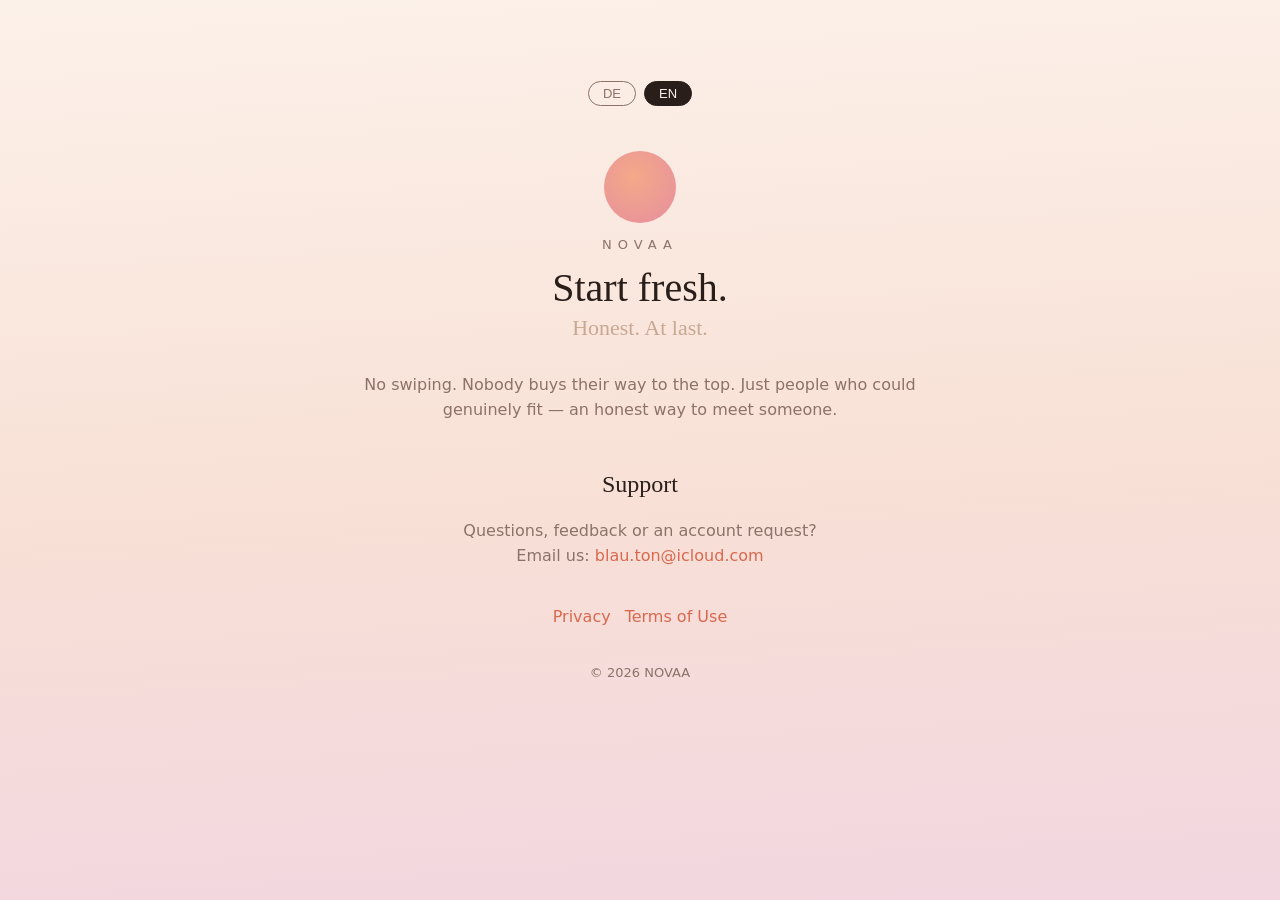
==== index.html @ b679a9e6 "Bilingual DE/EN site with language toggle" ====
<!doctype html>
<html lang="de">
<head>
<meta charset="utf-8">
<meta name="viewport" content="width=device-width, initial-scale=1">
<title>NOVAA</title>
<style>
  :root{--ink:#2a1e1b;--sub:#8c7269;--accent:#d8694f}
  *{box-sizing:border-box}
  body{margin:0;font-family:-apple-system,system-ui,sans-serif;color:var(--ink);
    background:linear-gradient(177deg,#fcf1e9,#f8e0d6 55%,#f2d6e0);min-height:100vh}
  main{max-width:640px;margin:0 auto;padding:9vh 24px 8vh;text-align:center}
  .lang{display:flex;gap:8px;justify-content:center;margin-bottom:5vh}
  .lang button{border:1px solid var(--sub);background:transparent;color:var(--sub);
    border-radius:20px;padding:4px 14px;font-size:13px;cursor:pointer}
  .lang button[aria-pressed="true"]{background:var(--ink);color:#fcf1e9;border-color:var(--ink)}
  .orb{width:72px;height:72px;border-radius:50%;margin:0 auto 14px;
    background:radial-gradient(circle at 42% 36%,#f4a988,#e68e9e)}
  .wm{letter-spacing:6px;color:var(--sub);font-size:13px}
  h1{font-family:Georgia,serif;font-weight:300;font-size:40px;margin:.3em 0 .1em}
  .tag{font-family:Georgia,serif;font-size:22px;color:#c9a892;margin:0 0 1.4em}
  h2{font-family:Georgia,serif;font-weight:300;margin-top:2em}
  p{color:var(--sub);line-height:1.6}
  .links{margin-top:2.4em;display:flex;gap:14px;justify-content:center;flex-wrap:wrap}
  a{color:var(--accent);text-decoration:none;font-weight:500}
  a:hover{text-decoration:underline}
  footer{margin-top:3em;color:var(--sub);font-size:13px}
  [data-lang]{display:none}
  [data-lang].on{display:block}
</style>
</head>
<body>
<main>
  <div class="lang">
    <button data-set="de">DE</button>
    <button data-set="en">EN</button>
  </div>
  <div class="orb"></div>
  <div class="wm">NOVAA</div>

  <div data-lang="de">
    <h1>Fang neu an.</h1>
    <div class="tag">Ehrlich. Endlich.</div>
    <p>Kein Wischen. Keiner kauft sich vor. Nur Menschen, die wirklich passen könnten —
       eine ehrliche Art, jemanden kennenzulernen.</p>
    <h2>Support</h2>
    <p>Fragen, Feedback oder ein Konto-Anliegen?<br>
       Schreib uns: <a href="mailto:blau.ton@icloud.com">blau.ton@icloud.com</a></p>
    <div class="links">
      <a href="privacy.html">Datenschutz</a>
      <a href="terms.html">Nutzungsbedingungen</a>
    </div>
  </div>

  <div data-lang="en">
    <h1>Start fresh.</h1>
    <div class="tag">Honest. At last.</div>
    <p>No swiping. Nobody buys their way to the top. Just people who could genuinely fit —
       an honest way to meet someone.</p>
    <h2>Support</h2>
    <p>Questions, feedback or an account request?<br>
       Email us: <a href="mailto:blau.ton@icloud.com">blau.ton@icloud.com</a></p>
    <div class="links">
      <a href="privacy.html">Privacy</a>
      <a href="terms.html">Terms of Use</a>
    </div>
  </div>

  <footer>© 2026 NOVAA</footer>
</main>
<script>
  function setLang(l){
    document.documentElement.lang=l;
    document.querySelectorAll('[data-lang]').forEach(e=>e.classList.toggle('on',e.dataset.lang===l));
    document.querySelectorAll('.lang button').forEach(b=>b.setAttribute('aria-pressed',b.dataset.set===l));
    try{localStorage.setItem('novaa-lang',l)}catch(e){}
  }
  document.querySelectorAll('.lang button').forEach(b=>b.onclick=()=>setLang(b.dataset.set));
  var saved=null; try{saved=localStorage.getItem('novaa-lang')}catch(e){}
  setLang(saved||(navigator.language||'de').slice(0,2)==='en'?'en':'de');
</script>
</body>
</html>
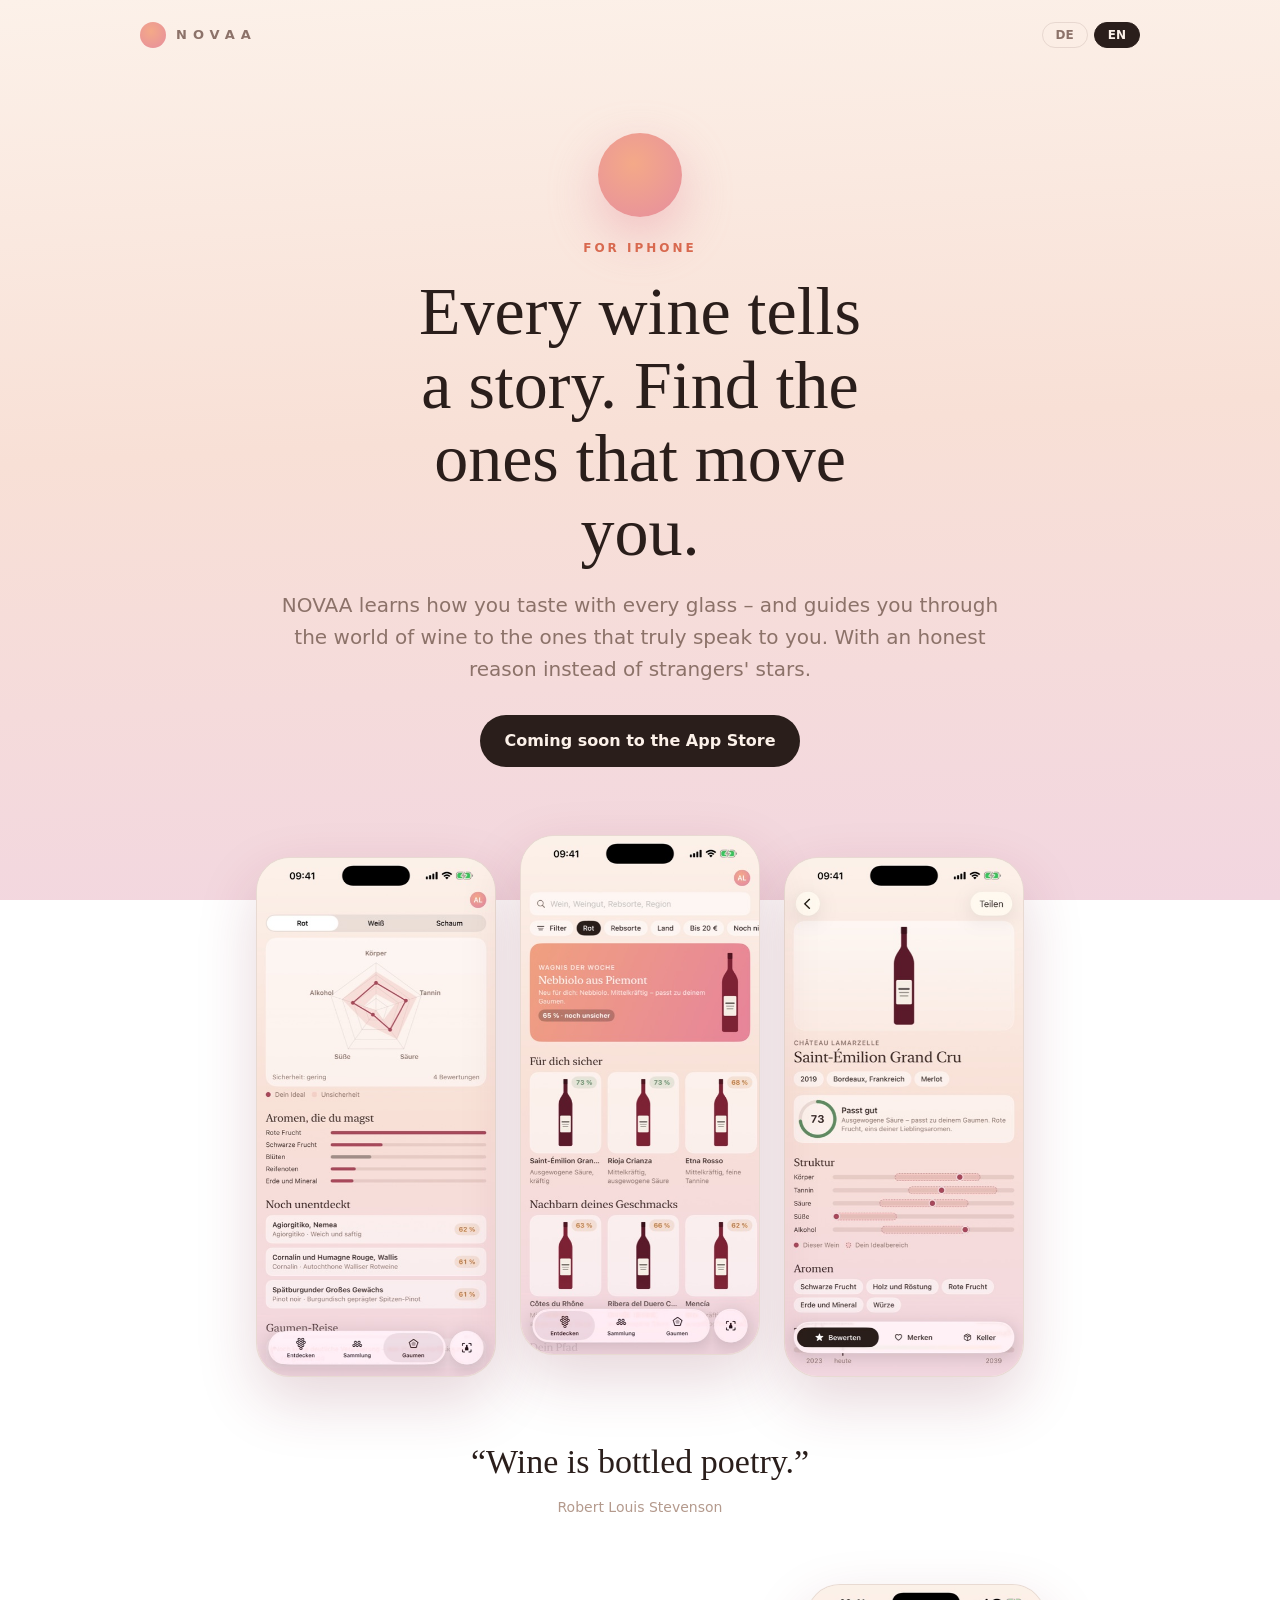
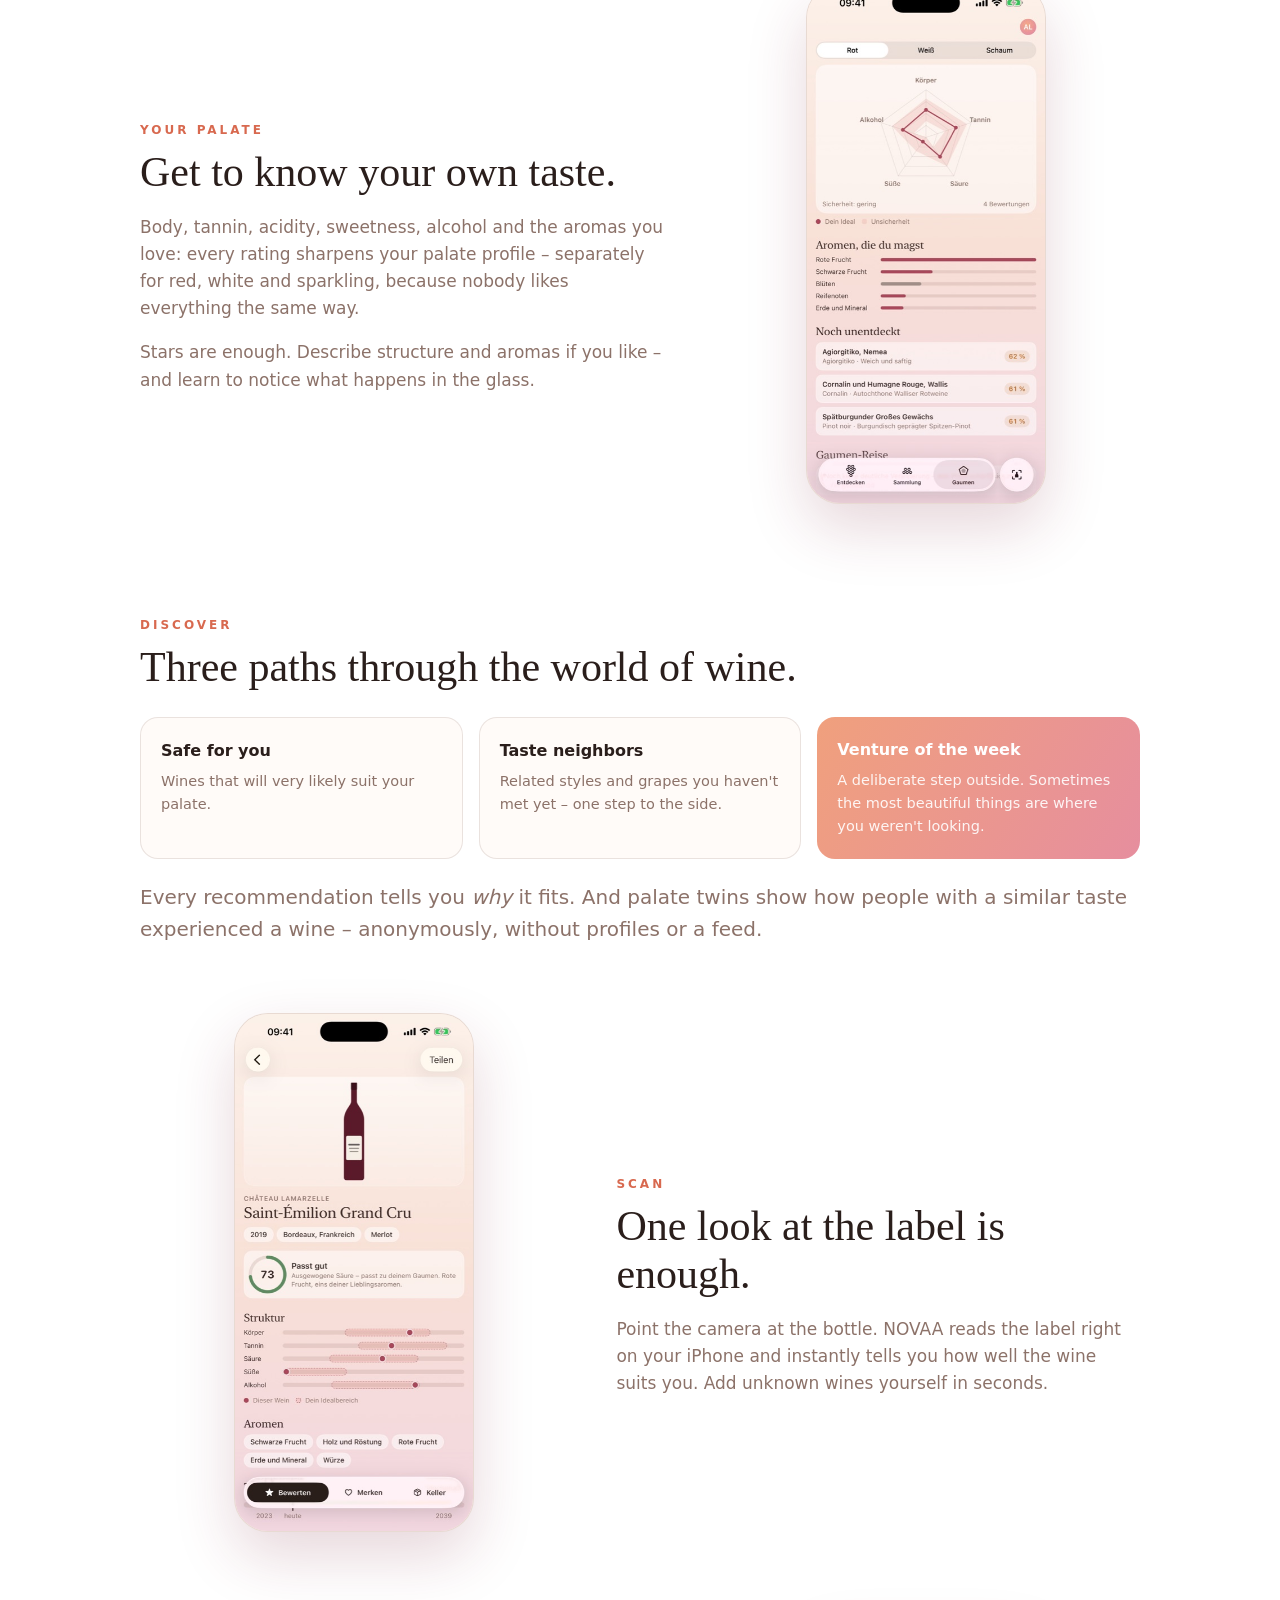
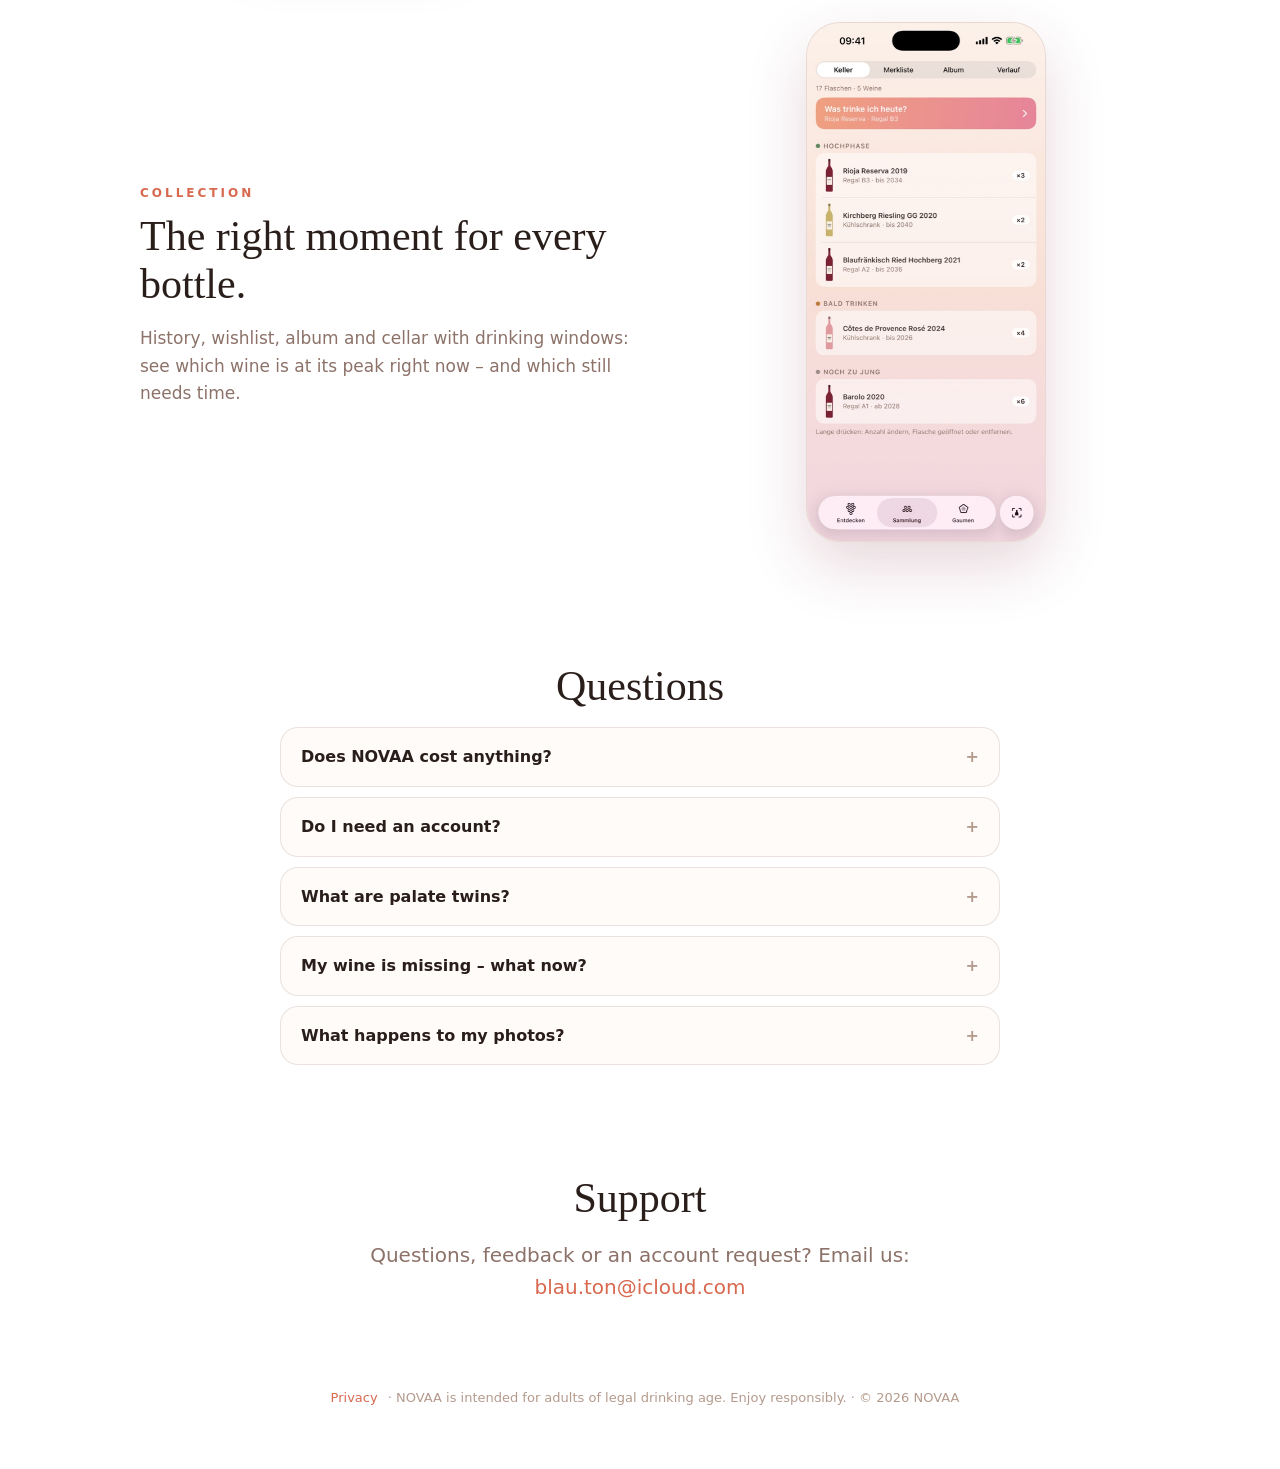
==== commit 0ed82304: "NOVAA ist jetzt eine Wein-App: neue Startseite, Datenschutz, Screenshots" ====
--- a/index.html
+++ b/index.html
@@ -2,82 +2,167 @@
 <html lang="de">
 <head>
 <meta charset="utf-8">
-<meta name="viewport" content="width=device-width, initial-scale=1">
-<title>NOVAA</title>
-<style>
-  :root{--ink:#2a1e1b;--sub:#8c7269;--accent:#d8694f}
-  *{box-sizing:border-box}
-  body{margin:0;font-family:-apple-system,system-ui,sans-serif;color:var(--ink);
-    background:linear-gradient(177deg,#fcf1e9,#f8e0d6 55%,#f2d6e0);min-height:100vh}
-  main{max-width:640px;margin:0 auto;padding:9vh 24px 8vh;text-align:center}
-  .lang{display:flex;gap:8px;justify-content:center;margin-bottom:5vh}
-  .lang button{border:1px solid var(--sub);background:transparent;color:var(--sub);
-    border-radius:20px;padding:4px 14px;font-size:13px;cursor:pointer}
-  .lang button[aria-pressed="true"]{background:var(--ink);color:#fcf1e9;border-color:var(--ink)}
-  .orb{width:72px;height:72px;border-radius:50%;margin:0 auto 14px;
-    background:radial-gradient(circle at 42% 36%,#f4a988,#e68e9e)}
-  .wm{letter-spacing:6px;color:var(--sub);font-size:13px}
-  h1{font-family:Georgia,serif;font-weight:300;font-size:40px;margin:.3em 0 .1em}
-  .tag{font-family:Georgia,serif;font-size:22px;color:#c9a892;margin:0 0 1.4em}
-  h2{font-family:Georgia,serif;font-weight:300;margin-top:2em}
-  p{color:var(--sub);line-height:1.6}
-  .links{margin-top:2.4em;display:flex;gap:14px;justify-content:center;flex-wrap:wrap}
-  a{color:var(--accent);text-decoration:none;font-weight:500}
-  a:hover{text-decoration:underline}
-  footer{margin-top:3em;color:var(--sub);font-size:13px}
-  [data-lang]{display:none}
-  [data-lang].on{display:block}
-</style>
+<meta name="viewport" content="width=device-width,initial-scale=1">
+<title>NOVAA – Wein nach deinem Gaumen</title>
+<meta name="description" content="NOVAA lernt, wie du schmeckst, und führt dich zu Weinen, die zu dir sprechen. Etikett scannen, bewerten, entdecken.">
+<meta name="theme-color" content="#fcf1e9">
+<link rel="stylesheet" href="styles.css">
 </head>
 <body>
-<main>
-  <div class="lang">
-    <button data-set="de">DE</button>
-    <button data-set="en">EN</button>
-  </div>
-  <div class="orb"></div>
-  <div class="wm">NOVAA</div>
+<div class="wrap">
+  <header class="top">
+    <div class="brand"><span class="orb"></span>NOVAA</div>
+    <div class="lang"><button data-set="de">DE</button><button data-set="en">EN</button></div>
+  </header>
 
+  <!-- ───────── DE ───────── -->
   <div data-lang="de">
-    <h1>Fang neu an.</h1>
-    <div class="tag">Ehrlich. Endlich.</div>
-    <p>Kein Wischen. Keiner kauft sich vor. Nur Menschen, die wirklich passen könnten —
-       eine ehrliche Art, jemanden kennenzulernen.</p>
-    <h2>Support</h2>
-    <p>Fragen, Feedback oder ein Konto-Anliegen?<br>
-       Schreib uns: <a href="mailto:blau.ton@icloud.com">blau.ton@icloud.com</a></p>
-    <div class="links">
-      <a href="privacy.html">Datenschutz</a>
-      <a href="terms.html">Nutzungsbedingungen</a>
+    <div class="hero">
+      <div class="orb big"></div>
+      <div class="eyebrow">Für iPhone</div>
+      <h1>Jeder Wein erzählt etwas. Finde heraus, was dich berührt.</h1>
+      <p class="lead">NOVAA lernt mit jedem Glas, wie du schmeckst – und führt dich durch die Welt der Weine zu denen, die wirklich zu dir sprechen. Mit einer ehrlichen Begründung statt Sternen von Fremden.</p>
+      <span class="store">Demnächst im App Store</span>
     </div>
+    <div class="phones">
+      <div class="phone"><img src="assets/3-gaumen.jpg" alt="Dein Gaumen-Profil" loading="lazy"></div>
+      <div class="phone"><img src="assets/1-entdecken.jpg" alt="Entdecken" loading="lazy"></div>
+      <div class="phone"><img src="assets/2-wein.jpg" alt="Weinseite mit Passung" loading="lazy"></div>
+    </div>
+
+    <section>
+      <p class="quote">„Wein ist Poesie in Flaschen.“<small>Robert Louis Stevenson</small></p>
+    </section>
+
+    <section class="split">
+      <div class="text">
+        <div class="eyebrow">Dein Gaumen</div>
+        <h2>Lerne deinen eigenen Geschmack kennen.</h2>
+        <p>Körper, Tannin, Säure, Süße, Alkohol und die Aromen, die du liebst: Mit jeder Bewertung zeichnet NOVAA dein Gaumen-Profil genauer. Für Rot, Weiß und Schaumwein getrennt – denn niemand mag alles auf dieselbe Weise.</p>
+        <p>Sterne genügen. Wer mag, beschreibt Struktur und Aromen – und schärft so den Blick auf das, was im Glas passiert.</p>
+      </div>
+      <div class="phone" style="margin:0 auto"><img src="assets/3-gaumen.jpg" alt="Gaumen-Profil" loading="lazy"></div>
+    </section>
+
+    <section>
+      <div class="eyebrow">Entdecken</div>
+      <h2>Drei Wege durch die Welt der Weine.</h2>
+      <div class="cards">
+        <div class="card"><h3>Für dich sicher</h3><p>Weine, die mit großer Wahrscheinlichkeit zu deinem Gaumen passen.</p></div>
+        <div class="card"><h3>Nachbarn deines Geschmacks</h3><p>Verwandte Stile und Rebsorten, die du noch nicht kennst – ein Schritt zur Seite.</p></div>
+        <div class="card coral"><h3>Wagnis der Woche</h3><p>Ein bewusster Schritt hinaus. Manchmal liegt das Schönste dort, wo man nicht sucht.</p></div>
+      </div>
+      <p class="lead" style="margin-top:22px;text-align:left;max-width:none">Jede Empfehlung sagt dir, <em>warum</em> sie passt. Und Gaumen-Zwillinge zeigen dir, wie Menschen mit ähnlichem Geschmack einen Wein erlebt haben – anonym, ohne Profile, ohne Feed.</p>
+    </section>
+
+    <section class="split rev">
+      <div class="text">
+        <div class="eyebrow">Scannen</div>
+        <h2>Ein Blick aufs Etikett genügt.</h2>
+        <p>Halte die Kamera auf die Flasche. NOVAA liest das Etikett direkt auf deinem iPhone und sagt dir sofort, wie gut der Wein zu dir passt. Unbekannte Weine legst du in Sekunden selbst an.</p>
+      </div>
+      <div class="phone" style="margin:0 auto"><img src="assets/2-wein.jpg" alt="Weinseite" loading="lazy"></div>
+    </section>
+
+    <section class="split">
+      <div class="text">
+        <div class="eyebrow">Sammlung</div>
+        <h2>Der richtige Moment für jede Flasche.</h2>
+        <p>Verlauf, Merkliste, Album und Keller mit Trinkfenster: Du siehst, welcher Wein gerade auf dem Höhepunkt ist – und was noch Zeit braucht.</p>
+      </div>
+      <div class="phone" style="margin:0 auto"><img src="assets/4-sammlung.jpg" alt="Sammlung mit Keller" loading="lazy"></div>
+    </section>
+
+    <section class="faq">
+      <h2 style="text-align:center">Fragen</h2>
+      <details><summary>Kostet NOVAA etwas?</summary><p>Nein. Kein Abo, keine Werbung, keine Premium-Stufe.</p></details>
+      <details><summary>Brauche ich ein Konto?</summary><p>Nein. NOVAA funktioniert vollständig ohne Konto. Mit „Mit Apple anmelden“ synchronisierst du deine Sammlung zwischen Geräten.</p></details>
+      <details><summary>Was sind Gaumen-Zwillinge?</summary><p>Menschen, deren Geschmacksprofil deinem ähnelt. Du siehst nur ihren gemeinsamen Durchschnitt – und erst, wenn mindestens fünf von ihnen einen Wein bewertet haben.</p></details>
+      <details><summary>Mein Wein fehlt – was nun?</summary><p>Leg ihn direkt in der App an. Er ist sofort für dich nutzbar und erscheint für alle, sobald er geprüft ist.</p></details>
+      <details><summary>Was passiert mit meinen Fotos?</summary><p>Etiketten werden auf dem iPhone gelesen. Nur wenn du „Flaschenfotos teilen“ aktiviert lässt, wird die freigestellte Flasche – ohne Hintergrund, nie mit Personen – nach Prüfung als Produktbild genutzt.</p></details>
+    </section>
+
+    <section class="support">
+      <h2>Support</h2>
+      <p class="lead">Fragen, Feedback oder ein Konto-Anliegen? Schreib uns:<br><a href="mailto:blau.ton@icloud.com">blau.ton@icloud.com</a></p>
+    </section>
+    <footer><a href="privacy.html">Datenschutz</a>· NOVAA richtet sich an Erwachsene im gesetzlichen Mindestalter. Genieße verantwortungsvoll. · © 2026 NOVAA</footer>
   </div>
 
+  <!-- ───────── EN ───────── -->
   <div data-lang="en">
-    <h1>Start fresh.</h1>
-    <div class="tag">Honest. At last.</div>
-    <p>No swiping. Nobody buys their way to the top. Just people who could genuinely fit —
-       an honest way to meet someone.</p>
-    <h2>Support</h2>
-    <p>Questions, feedback or an account request?<br>
-       Email us: <a href="mailto:blau.ton@icloud.com">blau.ton@icloud.com</a></p>
-    <div class="links">
-      <a href="privacy.html">Privacy</a>
-      <a href="terms.html">Terms of Use</a>
+    <div class="hero">
+      <div class="orb big"></div>
+      <div class="eyebrow">For iPhone</div>
+      <h1>Every wine tells a story. Find the ones that move you.</h1>
+      <p class="lead">NOVAA learns how you taste with every glass – and guides you through the world of wine to the ones that truly speak to you. With an honest reason instead of strangers' stars.</p>
+      <span class="store">Coming soon to the App Store</span>
     </div>
+    <div class="phones">
+      <div class="phone"><img src="assets/3-gaumen.jpg" alt="Your palate profile" loading="lazy"></div>
+      <div class="phone"><img src="assets/1-entdecken.jpg" alt="Discover" loading="lazy"></div>
+      <div class="phone"><img src="assets/2-wein.jpg" alt="Wine page with match" loading="lazy"></div>
+    </div>
+
+    <section>
+      <p class="quote">“Wine is bottled poetry.”<small>Robert Louis Stevenson</small></p>
+    </section>
+
+    <section class="split">
+      <div class="text">
+        <div class="eyebrow">Your palate</div>
+        <h2>Get to know your own taste.</h2>
+        <p>Body, tannin, acidity, sweetness, alcohol and the aromas you love: every rating sharpens your palate profile – separately for red, white and sparkling, because nobody likes everything the same way.</p>
+        <p>Stars are enough. Describe structure and aromas if you like – and learn to notice what happens in the glass.</p>
+      </div>
+      <div class="phone" style="margin:0 auto"><img src="assets/3-gaumen.jpg" alt="Palate profile" loading="lazy"></div>
+    </section>
+
+    <section>
+      <div class="eyebrow">Discover</div>
+      <h2>Three paths through the world of wine.</h2>
+      <div class="cards">
+        <div class="card"><h3>Safe for you</h3><p>Wines that will very likely suit your palate.</p></div>
+        <div class="card"><h3>Taste neighbors</h3><p>Related styles and grapes you haven't met yet – one step to the side.</p></div>
+        <div class="card coral"><h3>Venture of the week</h3><p>A deliberate step outside. Sometimes the most beautiful things are where you weren't looking.</p></div>
+      </div>
+      <p class="lead" style="margin-top:22px;text-align:left;max-width:none">Every recommendation tells you <em>why</em> it fits. And palate twins show how people with a similar taste experienced a wine – anonymously, without profiles or a feed.</p>
+    </section>
+
+    <section class="split rev">
+      <div class="text">
+        <div class="eyebrow">Scan</div>
+        <h2>One look at the label is enough.</h2>
+        <p>Point the camera at the bottle. NOVAA reads the label right on your iPhone and instantly tells you how well the wine suits you. Add unknown wines yourself in seconds.</p>
+      </div>
+      <div class="phone" style="margin:0 auto"><img src="assets/2-wein.jpg" alt="Wine page" loading="lazy"></div>
+    </section>
+
+    <section class="split">
+      <div class="text">
+        <div class="eyebrow">Collection</div>
+        <h2>The right moment for every bottle.</h2>
+        <p>History, wishlist, album and cellar with drinking windows: see which wine is at its peak right now – and which still needs time.</p>
+      </div>
+      <div class="phone" style="margin:0 auto"><img src="assets/4-sammlung.jpg" alt="Collection with cellar" loading="lazy"></div>
+    </section>
+
+    <section class="faq">
+      <h2 style="text-align:center">Questions</h2>
+      <details><summary>Does NOVAA cost anything?</summary><p>No. No subscription, no ads, no premium tier.</p></details>
+      <details><summary>Do I need an account?</summary><p>No. NOVAA works fully without an account. Sign in with Apple to sync your collection across devices.</p></details>
+      <details><summary>What are palate twins?</summary><p>People whose taste profile resembles yours. You only see their combined average – and only once at least five of them have rated a wine.</p></details>
+      <details><summary>My wine is missing – what now?</summary><p>Add it right in the app. You can use it immediately; it appears for everyone once reviewed.</p></details>
+      <details><summary>What happens to my photos?</summary><p>Labels are read on your iPhone. Only if you keep “Share bottle photos” on, the cut-out bottle – without background, never with people – may be used as a product image after review.</p></details>
+    </section>
+
+    <section class="support">
+      <h2>Support</h2>
+      <p class="lead">Questions, feedback or an account request? Email us:<br><a href="mailto:blau.ton@icloud.com">blau.ton@icloud.com</a></p>
+    </section>
+    <footer><a href="privacy.html">Privacy</a>· NOVAA is intended for adults of legal drinking age. Enjoy responsibly. · © 2026 NOVAA</footer>
   </div>
-
-  <footer>© 2026 NOVAA</footer>
-</main>
-<script>
-  function setLang(l){
-    document.documentElement.lang=l;
-    document.querySelectorAll('[data-lang]').forEach(e=>e.classList.toggle('on',e.dataset.lang===l));
-    document.querySelectorAll('.lang button').forEach(b=>b.setAttribute('aria-pressed',b.dataset.set===l));
-    try{localStorage.setItem('novaa-lang',l)}catch(e){}
-  }
-  document.querySelectorAll('.lang button').forEach(b=>b.onclick=()=>setLang(b.dataset.set));
-  var saved=null; try{saved=localStorage.getItem('novaa-lang')}catch(e){}
-  setLang(saved||(navigator.language||'de').slice(0,2)==='en'?'en':'de');
-</script>
+</div>
+<script src="lang.js"></script>
 </body>
 </html>
--- a/styles.css
+++ b/styles.css
@@ -0,0 +1,78 @@
+:root{
+  --ink:#2a1e1b;--sub:#8c7269;--muted:#b49a8d;--accent:#d8694f;--wine:#7b2335;
+  --card:rgba(255,250,246,.72);--line:rgba(140,114,105,.18);
+  --bg:linear-gradient(177deg,#fcf1e9 0%,#f8e0d6 48%,#f2d6e0 100%);
+  --coral:linear-gradient(120deg,#f0a07d,#e68e9e);
+  --serif:"New York","Iowan Old Style",Georgia,serif;
+  --sans:-apple-system,BlinkMacSystemFont,"SF Pro Text",system-ui,sans-serif;
+  --r-lg:28px;--r-md:18px;--gap:24px;
+}
+@media (prefers-color-scheme:dark){
+  :root{--ink:#f6e9e2;--sub:#c9b0a5;--muted:#9a8076;--accent:#f0957a;--wine:#e6a0ae;
+    --card:rgba(52,34,32,.72);--line:rgba(201,176,165,.16);
+    --bg:linear-gradient(177deg,#1f1514 0%,#2a1a1b 55%,#2c1a22 100%)}
+}
+*{box-sizing:border-box}
+html{-webkit-text-size-adjust:100%}
+body{margin:0;font-family:var(--sans);color:var(--ink);background:var(--bg);background-attachment:fixed;min-height:100vh;line-height:1.6}
+a{color:var(--accent);text-decoration:none;font-weight:500}
+a:hover{text-decoration:underline}
+.wrap{max-width:1040px;margin:0 auto;padding:0 20px}
+header.top{display:flex;justify-content:space-between;align-items:center;padding:22px 0}
+.brand{display:flex;align-items:center;gap:10px;letter-spacing:6px;font-size:13px;color:var(--sub);font-weight:600}
+.orb{width:26px;height:26px;border-radius:50%;background:radial-gradient(circle at 42% 36%,#f4a988,#e68e9e)}
+.orb.big{width:84px;height:84px;margin:0 auto 22px;box-shadow:0 18px 50px rgba(230,142,158,.45)}
+.lang{display:flex;gap:6px}
+.lang button{border:1px solid var(--line);background:transparent;color:var(--sub);border-radius:20px;padding:5px 13px;font:600 12px var(--sans);cursor:pointer}
+.lang button[aria-pressed="true"]{background:var(--ink);color:#fcf1e9;border-color:var(--ink)}
+[data-lang]{display:none}
+[data-lang].on{display:block}
+.hero{text-align:center;padding:7vh 0 4vh}
+.eyebrow{text-transform:uppercase;letter-spacing:3px;font-size:12px;font-weight:600;color:var(--accent)}
+h1{font-family:var(--serif);font-weight:400;font-size:clamp(38px,7vw,68px);line-height:1.08;margin:.25em auto .3em;max-width:14ch}
+.lead{font-size:clamp(17px,2.2vw,20px);color:var(--sub);max-width:36em;margin:0 auto}
+.store{display:inline-flex;align-items:center;gap:10px;margin-top:30px;background:var(--ink);color:#fcf1e9;border-radius:999px;padding:13px 24px;font-weight:600}
+.store:hover{text-decoration:none;opacity:.9}
+.soon{display:block;margin-top:10px;font-size:13px;color:var(--muted)}
+.phones{display:flex;justify-content:center;gap:var(--gap);margin:6vh 0 2vh;flex-wrap:wrap}
+.phone{width:min(240px,42vw);border-radius:34px;overflow:hidden;box-shadow:0 24px 60px rgba(123,35,53,.18);border:1px solid var(--line);background:#fcf1e9}
+.phone img{display:block;width:100%;height:auto}
+.phone:nth-child(2){transform:translateY(-22px)}
+section{padding:5vh 0}
+h2{font-family:var(--serif);font-weight:400;font-size:clamp(28px,4.4vw,42px);line-height:1.15;margin:.2em 0 .4em}
+.split{display:grid;grid-template-columns:1.1fr .9fr;gap:48px;align-items:center}
+.split.rev{grid-template-columns:.9fr 1.1fr}
+.split.rev .text{order:2}
+.text p{color:var(--sub);font-size:17px}
+.cards{display:grid;grid-template-columns:repeat(3,1fr);gap:16px;margin-top:26px}
+.card{background:var(--card);border:1px solid var(--line);border-radius:var(--r-md);padding:20px;backdrop-filter:blur(18px);-webkit-backdrop-filter:blur(18px)}
+.card h3{margin:0 0 6px;font-size:16px}
+.card p{margin:0;font-size:14.5px;color:var(--sub)}
+.card.coral{background:var(--coral);color:#fff;border:none}
+.card.coral p{color:rgba(255,255,255,.9)}
+.quote{text-align:center;font-family:var(--serif);font-size:clamp(24px,3.6vw,34px);line-height:1.3;max-width:24em;margin:0 auto;color:var(--ink)}
+.quote small{display:block;margin-top:14px;font-family:var(--sans);font-size:14px;color:var(--muted)}
+.faq{max-width:720px;margin:0 auto}
+details{background:var(--card);border:1px solid var(--line);border-radius:var(--r-md);padding:16px 20px;margin-bottom:10px}
+summary{cursor:pointer;font-weight:600;list-style:none}
+summary::-webkit-details-marker{display:none}
+summary::after{content:"+";float:right;color:var(--muted)}
+details[open] summary::after{content:"–"}
+details p{color:var(--sub);margin:.6em 0 0}
+.support{text-align:center}
+footer{padding:40px 0 60px;text-align:center;color:var(--muted);font-size:13px}
+footer a{margin:0 10px}
+.doc{max-width:720px;margin:0 auto;padding:2vh 0 8vh}
+.doc h1{font-size:clamp(32px,5vw,44px);text-align:left;margin:.2em 0 .2em;max-width:none}
+.doc h2{font-size:22px;margin-top:1.8em}
+.doc p{color:var(--sub)}
+@media (max-width:760px){
+  .split,.split.rev{grid-template-columns:1fr;gap:28px}
+  .split.rev .text{order:0}
+  .cards{grid-template-columns:1fr}
+  .phone:nth-child(2){transform:none}
+  .phone:nth-child(3){display:none}
+  .phones{gap:12px}
+  .phones .phone{width:41vw}
+  .split .phone{width:min(260px,70vw)}
+}
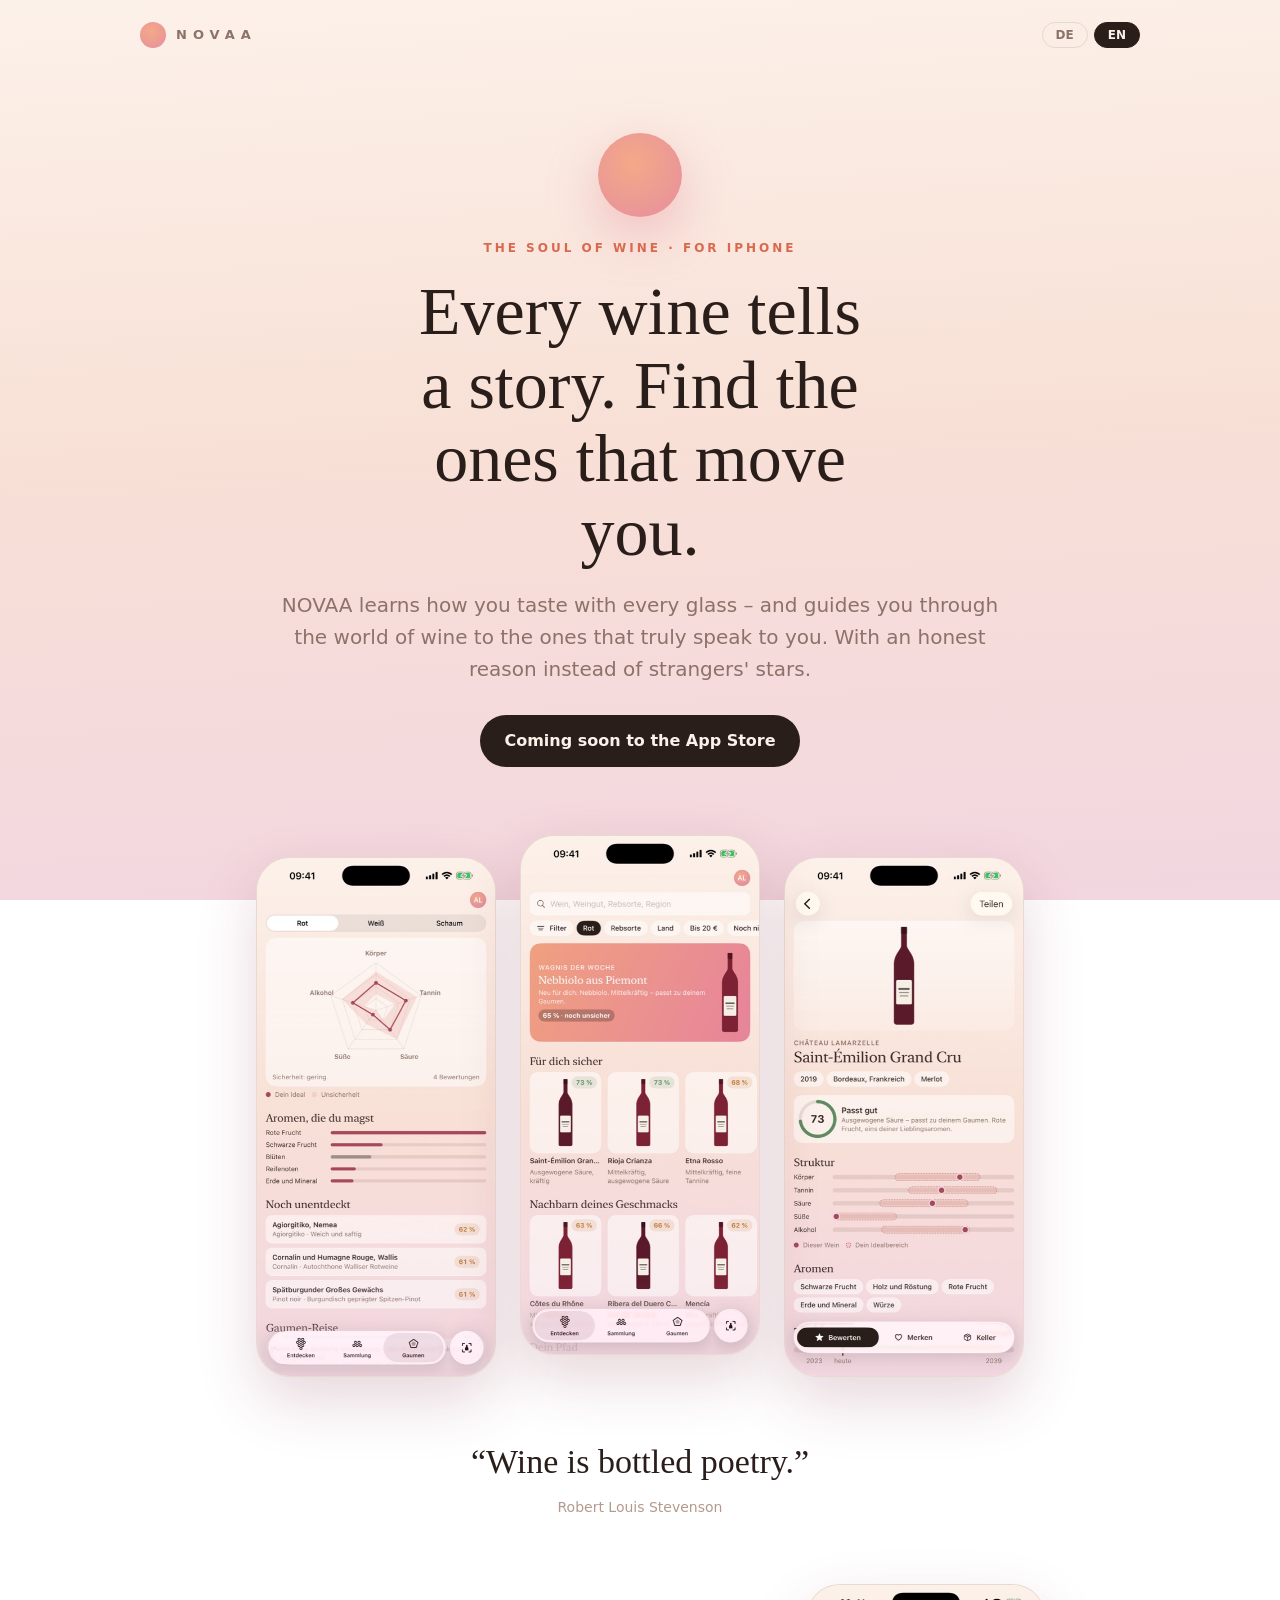
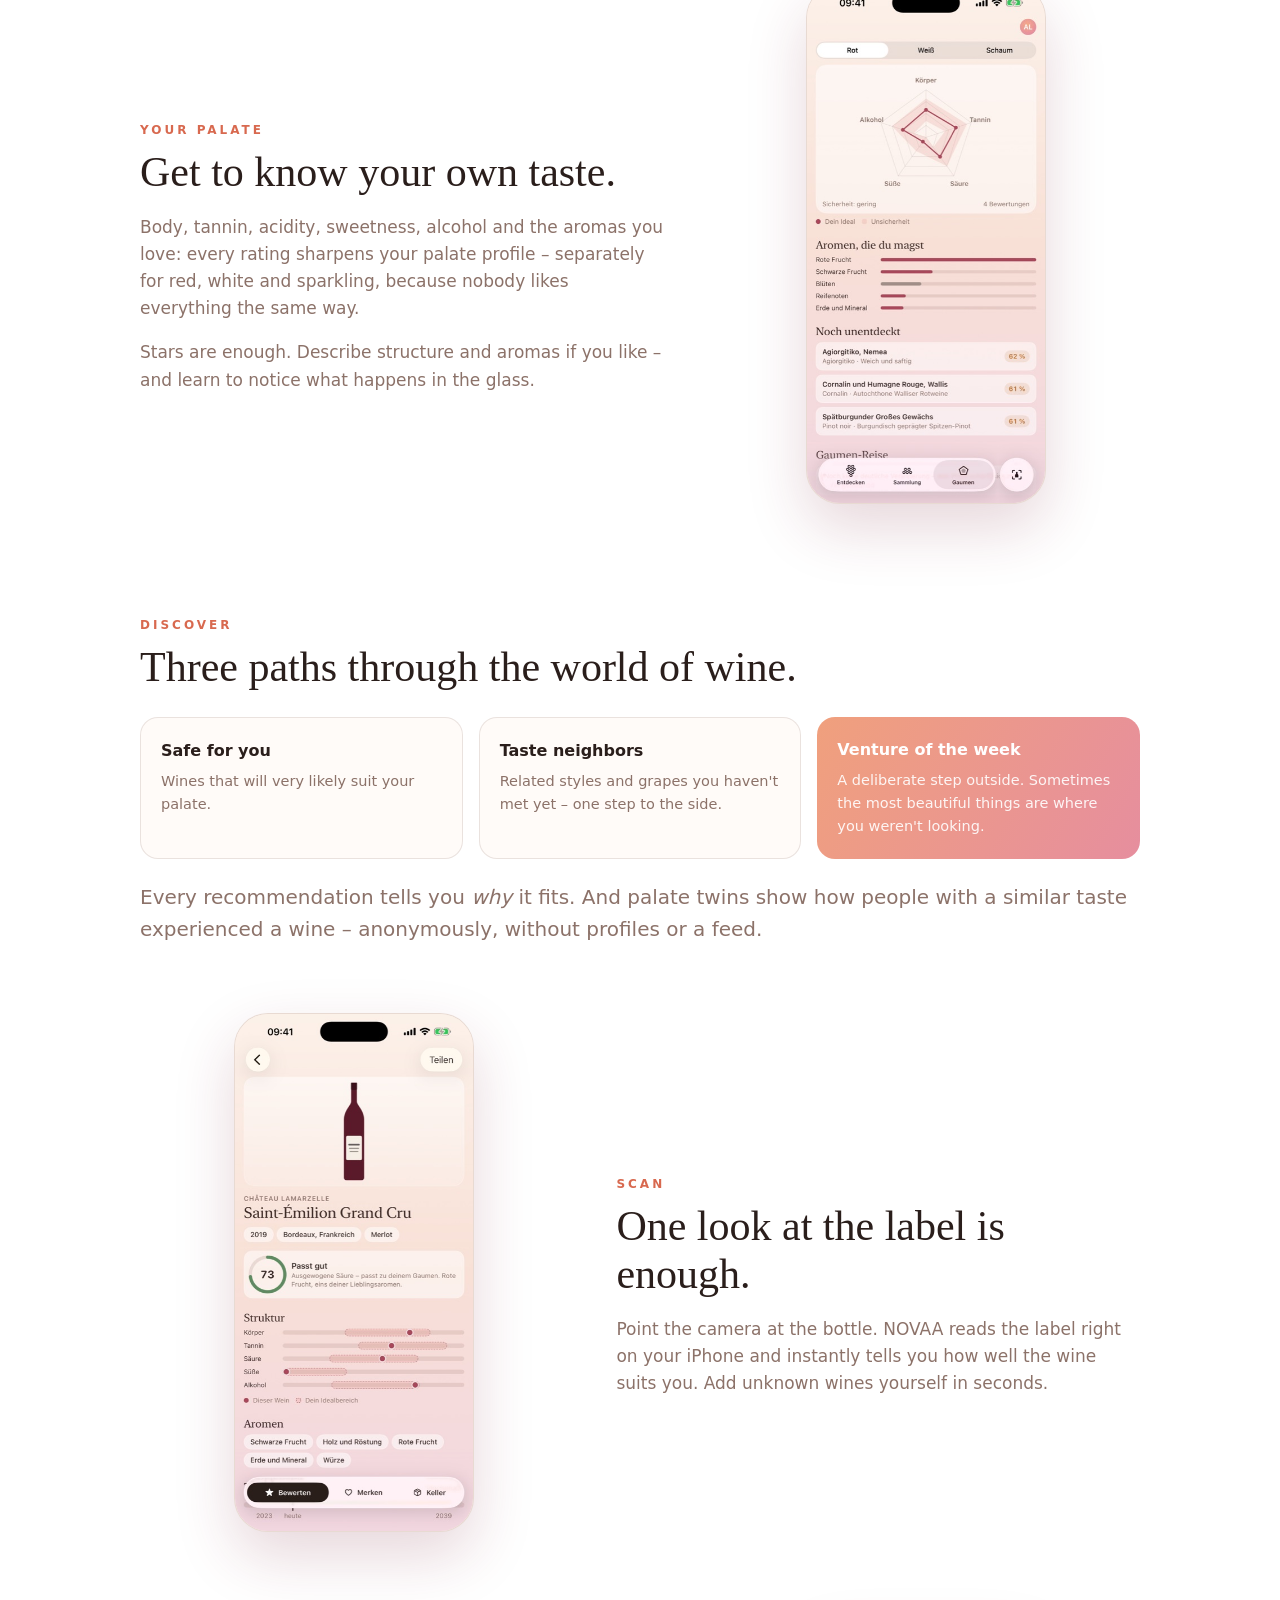
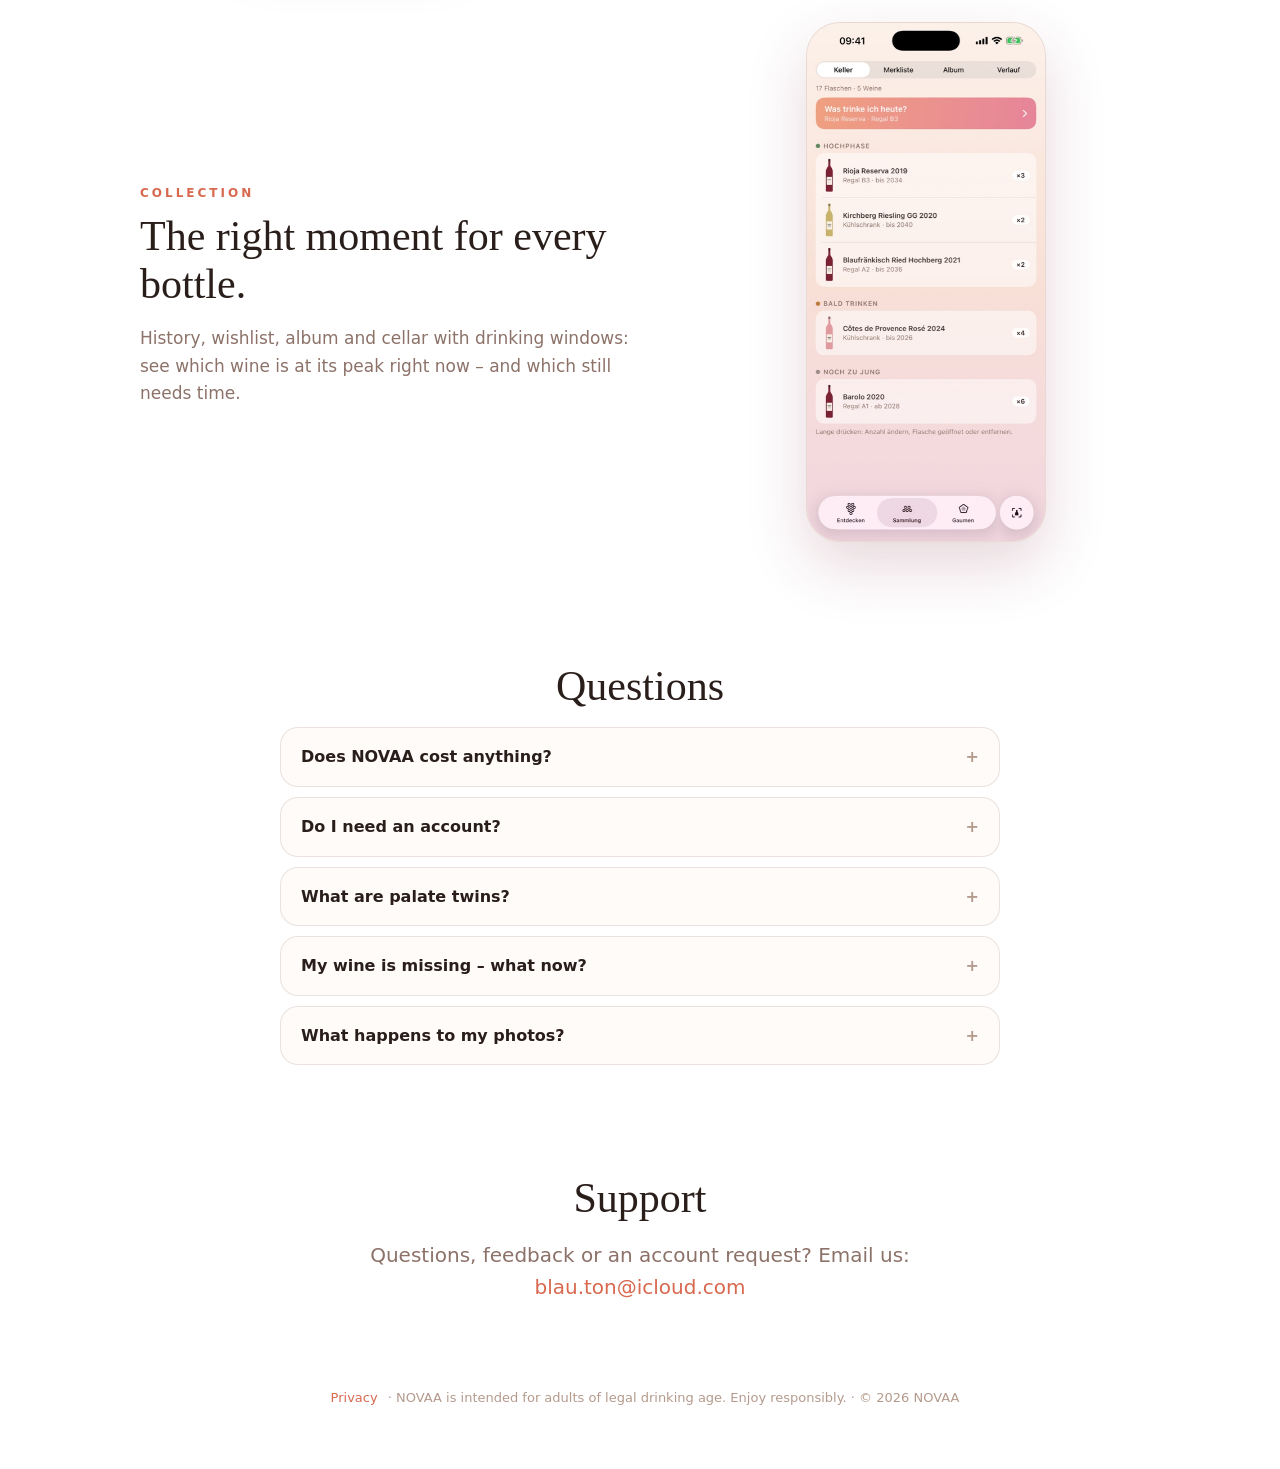
==== commit 4ee974e0: "Name: NOVAA – Die Seele des Weins" ====
--- a/index.html
+++ b/index.html
@@ -3,7 +3,7 @@
 <head>
 <meta charset="utf-8">
 <meta name="viewport" content="width=device-width,initial-scale=1">
-<title>NOVAA – Wein nach deinem Gaumen</title>
+<title>NOVAA – Die Seele des Weins</title>
 <meta name="description" content="NOVAA lernt, wie du schmeckst, und führt dich zu Weinen, die zu dir sprechen. Etikett scannen, bewerten, entdecken.">
 <meta name="theme-color" content="#fcf1e9">
 <link rel="stylesheet" href="styles.css">
@@ -19,7 +19,7 @@
   <div data-lang="de">
     <div class="hero">
       <div class="orb big"></div>
-      <div class="eyebrow">Für iPhone</div>
+      <div class="eyebrow">Die Seele des Weins · für iPhone</div>
       <h1>Jeder Wein erzählt etwas. Finde heraus, was dich berührt.</h1>
       <p class="lead">NOVAA lernt mit jedem Glas, wie du schmeckst – und führt dich durch die Welt der Weine zu denen, die wirklich zu dir sprechen. Mit einer ehrlichen Begründung statt Sternen von Fremden.</p>
       <span class="store">Demnächst im App Store</span>
@@ -93,7 +93,7 @@
   <div data-lang="en">
     <div class="hero">
       <div class="orb big"></div>
-      <div class="eyebrow">For iPhone</div>
+      <div class="eyebrow">The Soul of Wine · for iPhone</div>
       <h1>Every wine tells a story. Find the ones that move you.</h1>
       <p class="lead">NOVAA learns how you taste with every glass – and guides you through the world of wine to the ones that truly speak to you. With an honest reason instead of strangers' stars.</p>
       <span class="store">Coming soon to the App Store</span>
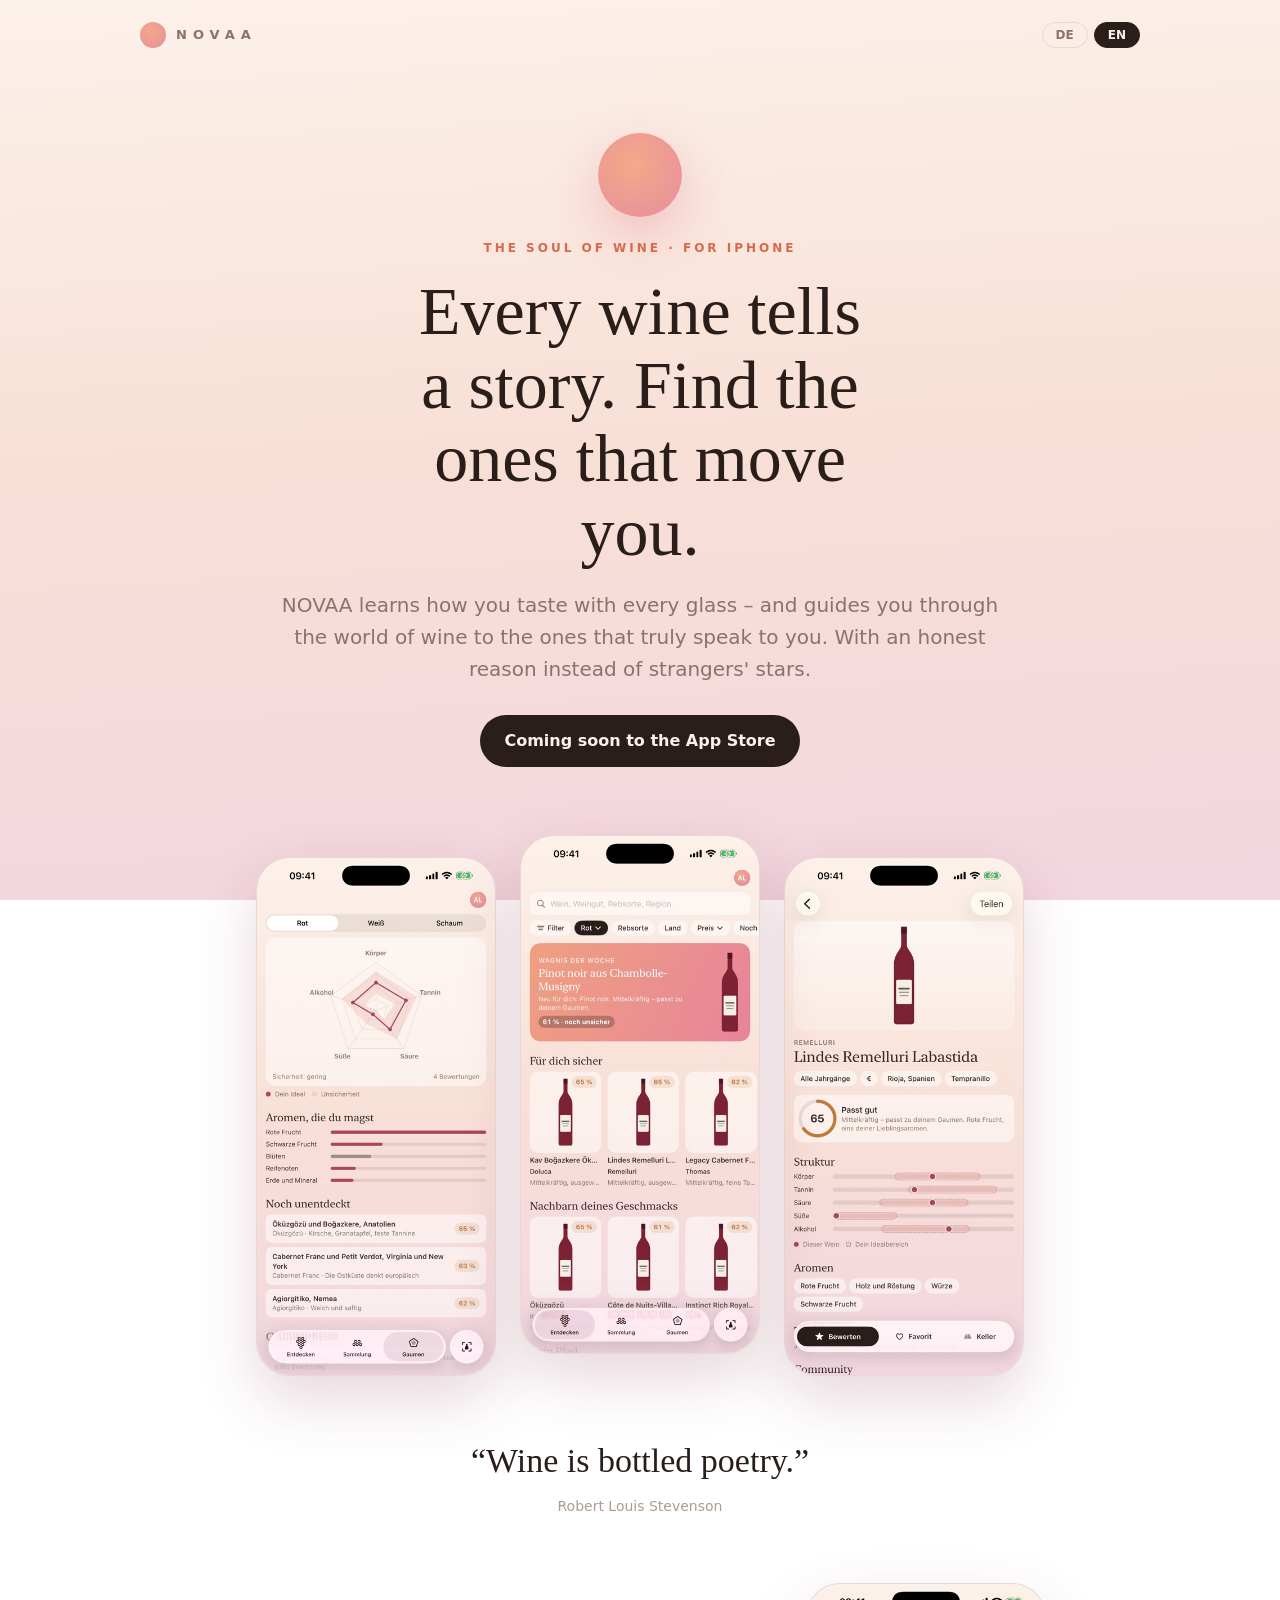
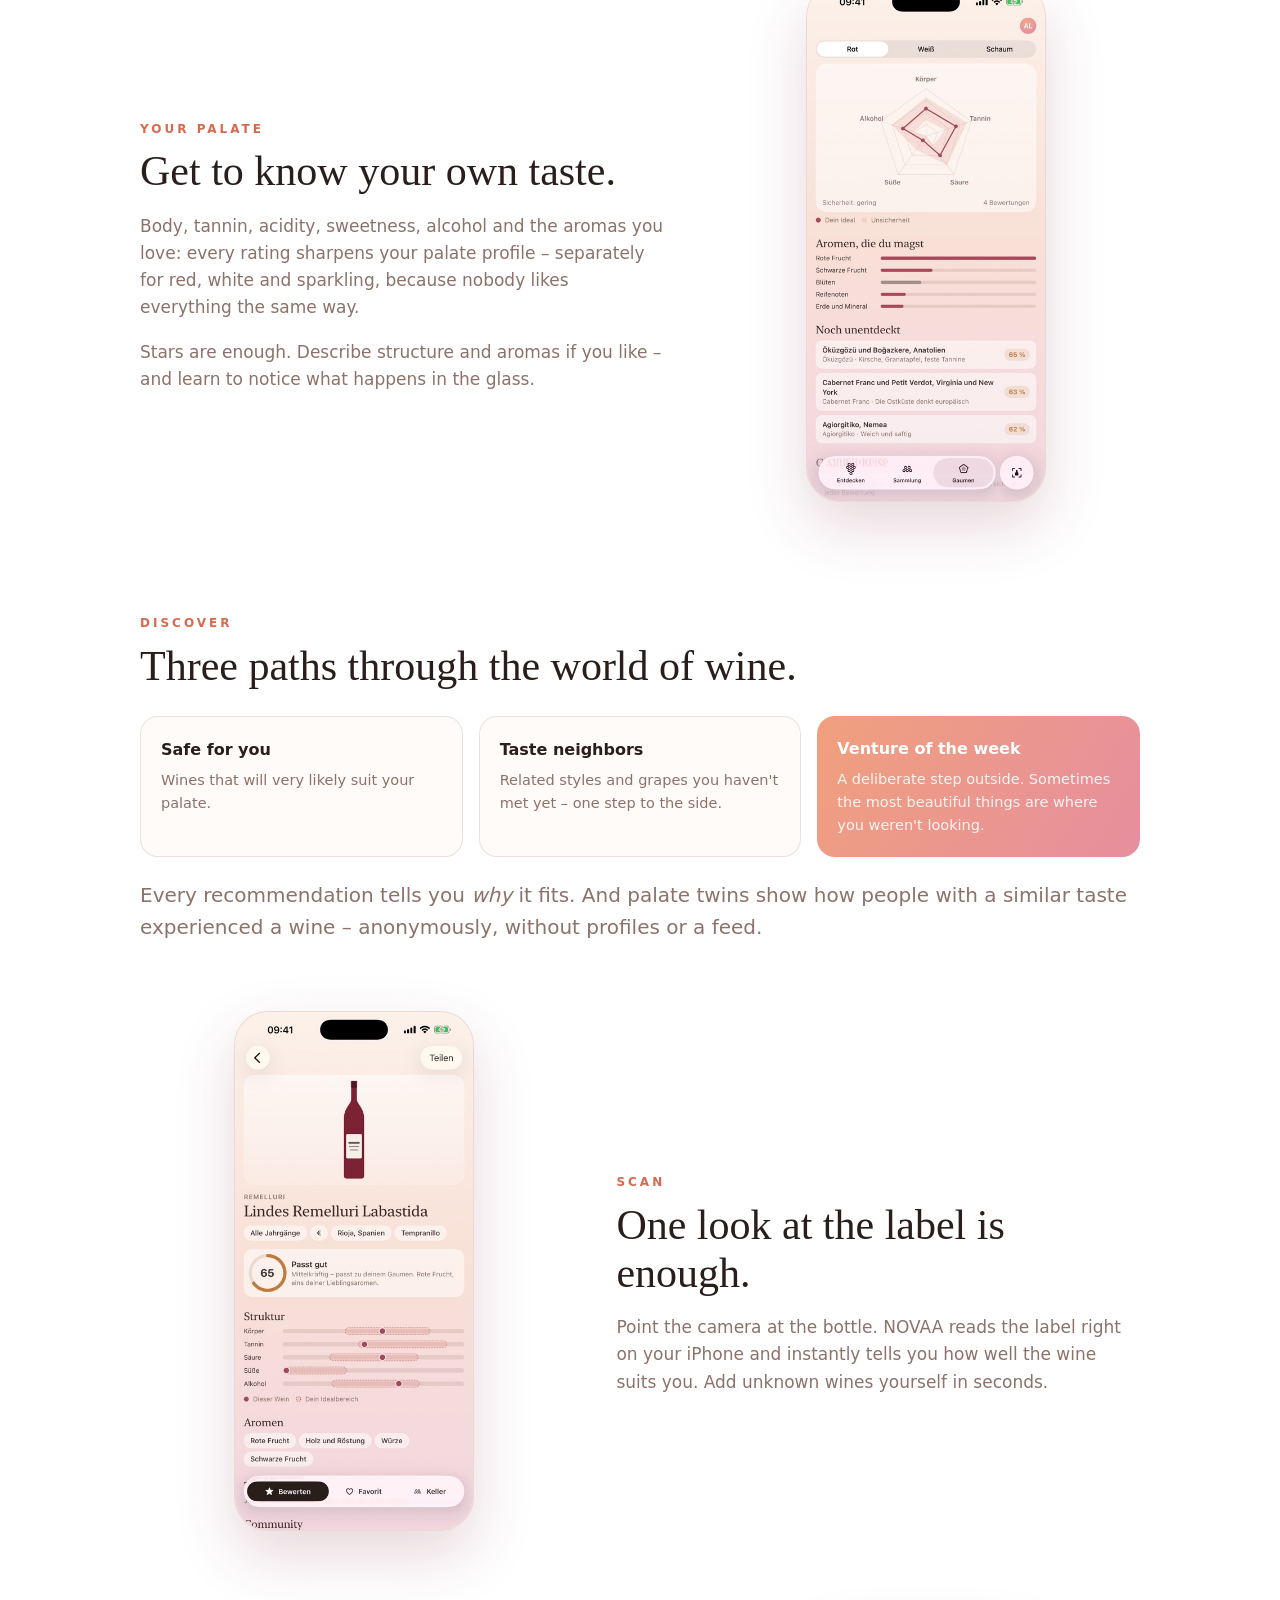
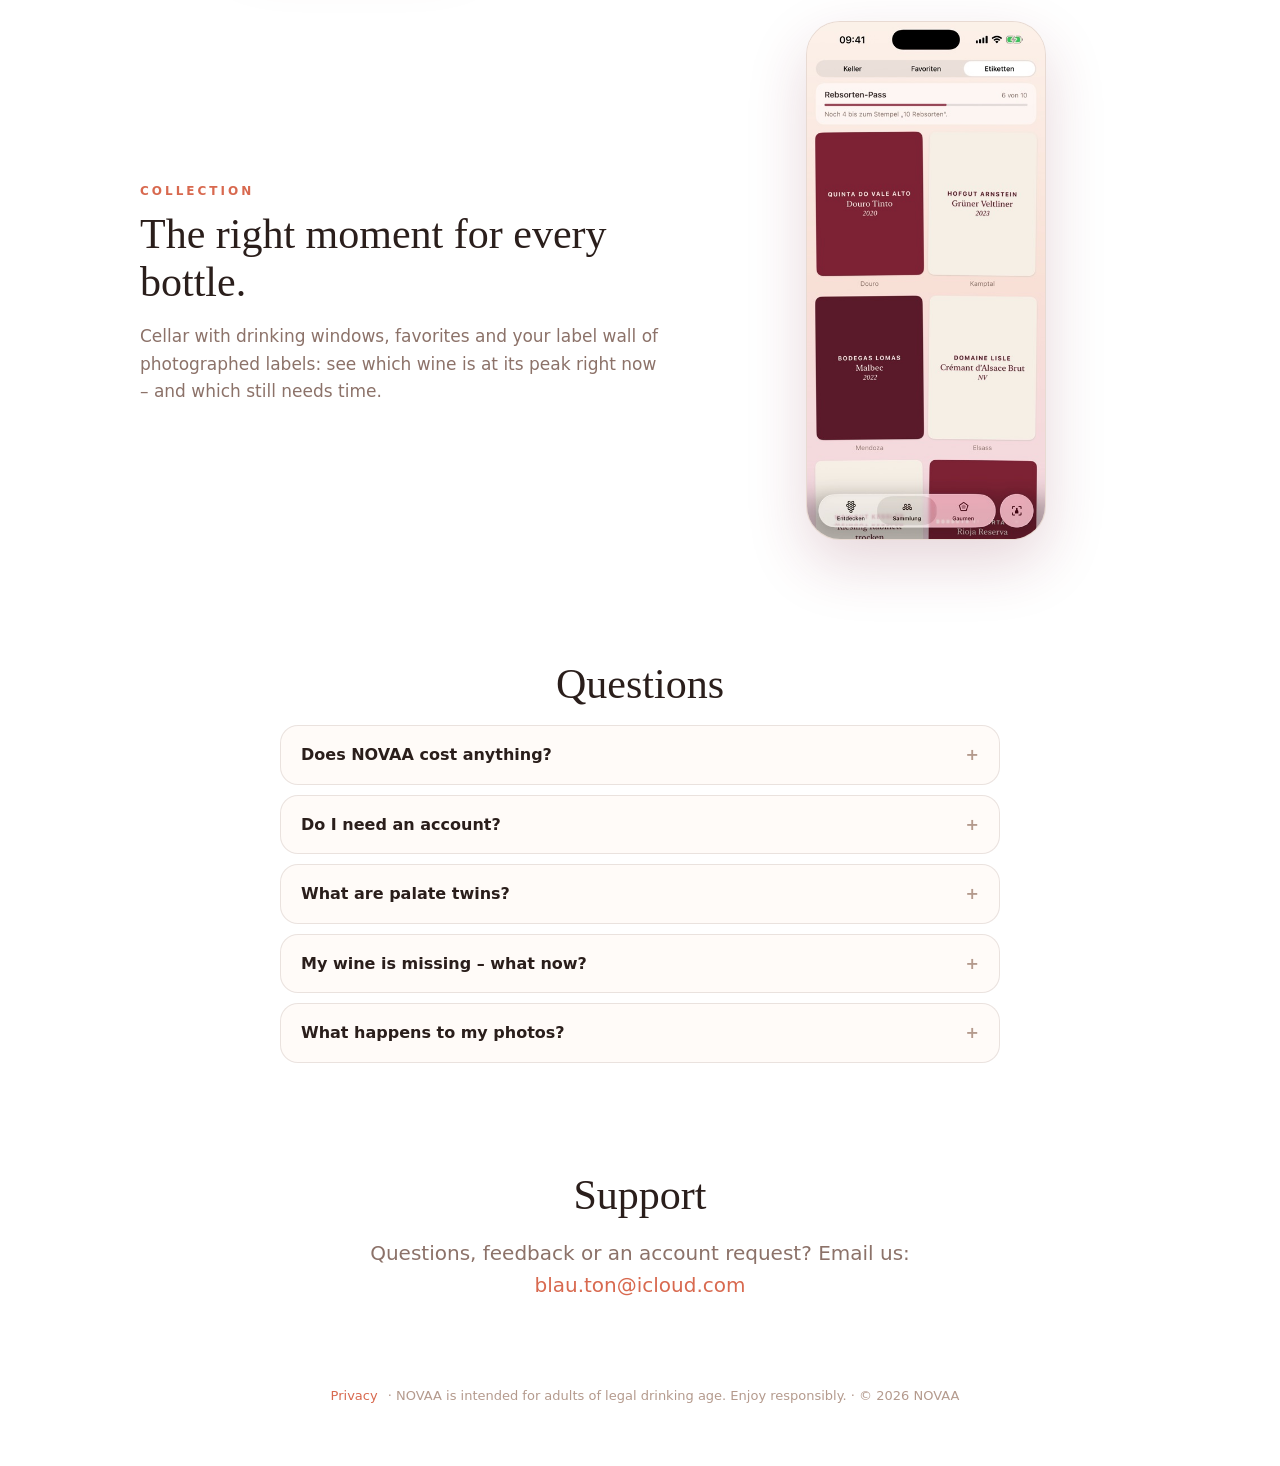
==== commit 6c334cf8: "Datenschutz: Etikettfotos nur lokal, Produktfotos aus Open Food Facts, Favoriten; neue Screenshots" ====
--- a/index.html
+++ b/index.html
@@ -59,7 +59,7 @@
       <div class="text">
         <div class="eyebrow">Scannen</div>
         <h2>Ein Blick aufs Etikett genügt.</h2>
-        <p>Halte die Kamera auf die Flasche. NOVAA liest das Etikett direkt auf deinem iPhone und sagt dir sofort, wie gut der Wein zu dir passt. Unbekannte Weine legst du in Sekunden selbst an.</p>
+        <p>Halte die Kamera auf die Flasche. NOVAA erkennt das Etikett von selbst direkt auf deinem iPhone und sagt dir sofort, wie gut der Wein zu dir passt. Unbekannte Weine legst du in Sekunden selbst an.</p>
       </div>
       <div class="phone" style="margin:0 auto"><img src="assets/2-wein.jpg" alt="Weinseite" loading="lazy"></div>
     </section>
@@ -68,9 +68,9 @@
       <div class="text">
         <div class="eyebrow">Sammlung</div>
         <h2>Der richtige Moment für jede Flasche.</h2>
-        <p>Verlauf, Merkliste, Album und Keller mit Trinkfenster: Du siehst, welcher Wein gerade auf dem Höhepunkt ist – und was noch Zeit braucht.</p>
+        <p>Keller mit Trinkfenster, Favoriten und deine Etiketten-Wand mit den fotografierten Etiketten: Du siehst, welcher Wein gerade auf dem Höhepunkt ist – und was noch Zeit braucht.</p>
       </div>
-      <div class="phone" style="margin:0 auto"><img src="assets/4-sammlung.jpg" alt="Sammlung mit Keller" loading="lazy"></div>
+      <div class="phone" style="margin:0 auto"><img src="assets/4-sammlung.jpg" alt="Etiketten-Wand in der Sammlung" loading="lazy"></div>
     </section>
 
     <section class="faq">
@@ -142,7 +142,7 @@
       <div class="text">
         <div class="eyebrow">Collection</div>
         <h2>The right moment for every bottle.</h2>
-        <p>History, wishlist, album and cellar with drinking windows: see which wine is at its peak right now – and which still needs time.</p>
+        <p>Cellar with drinking windows, favorites and your label wall of photographed labels: see which wine is at its peak right now – and which still needs time.</p>
       </div>
       <div class="phone" style="margin:0 auto"><img src="assets/4-sammlung.jpg" alt="Collection with cellar" loading="lazy"></div>
     </section>
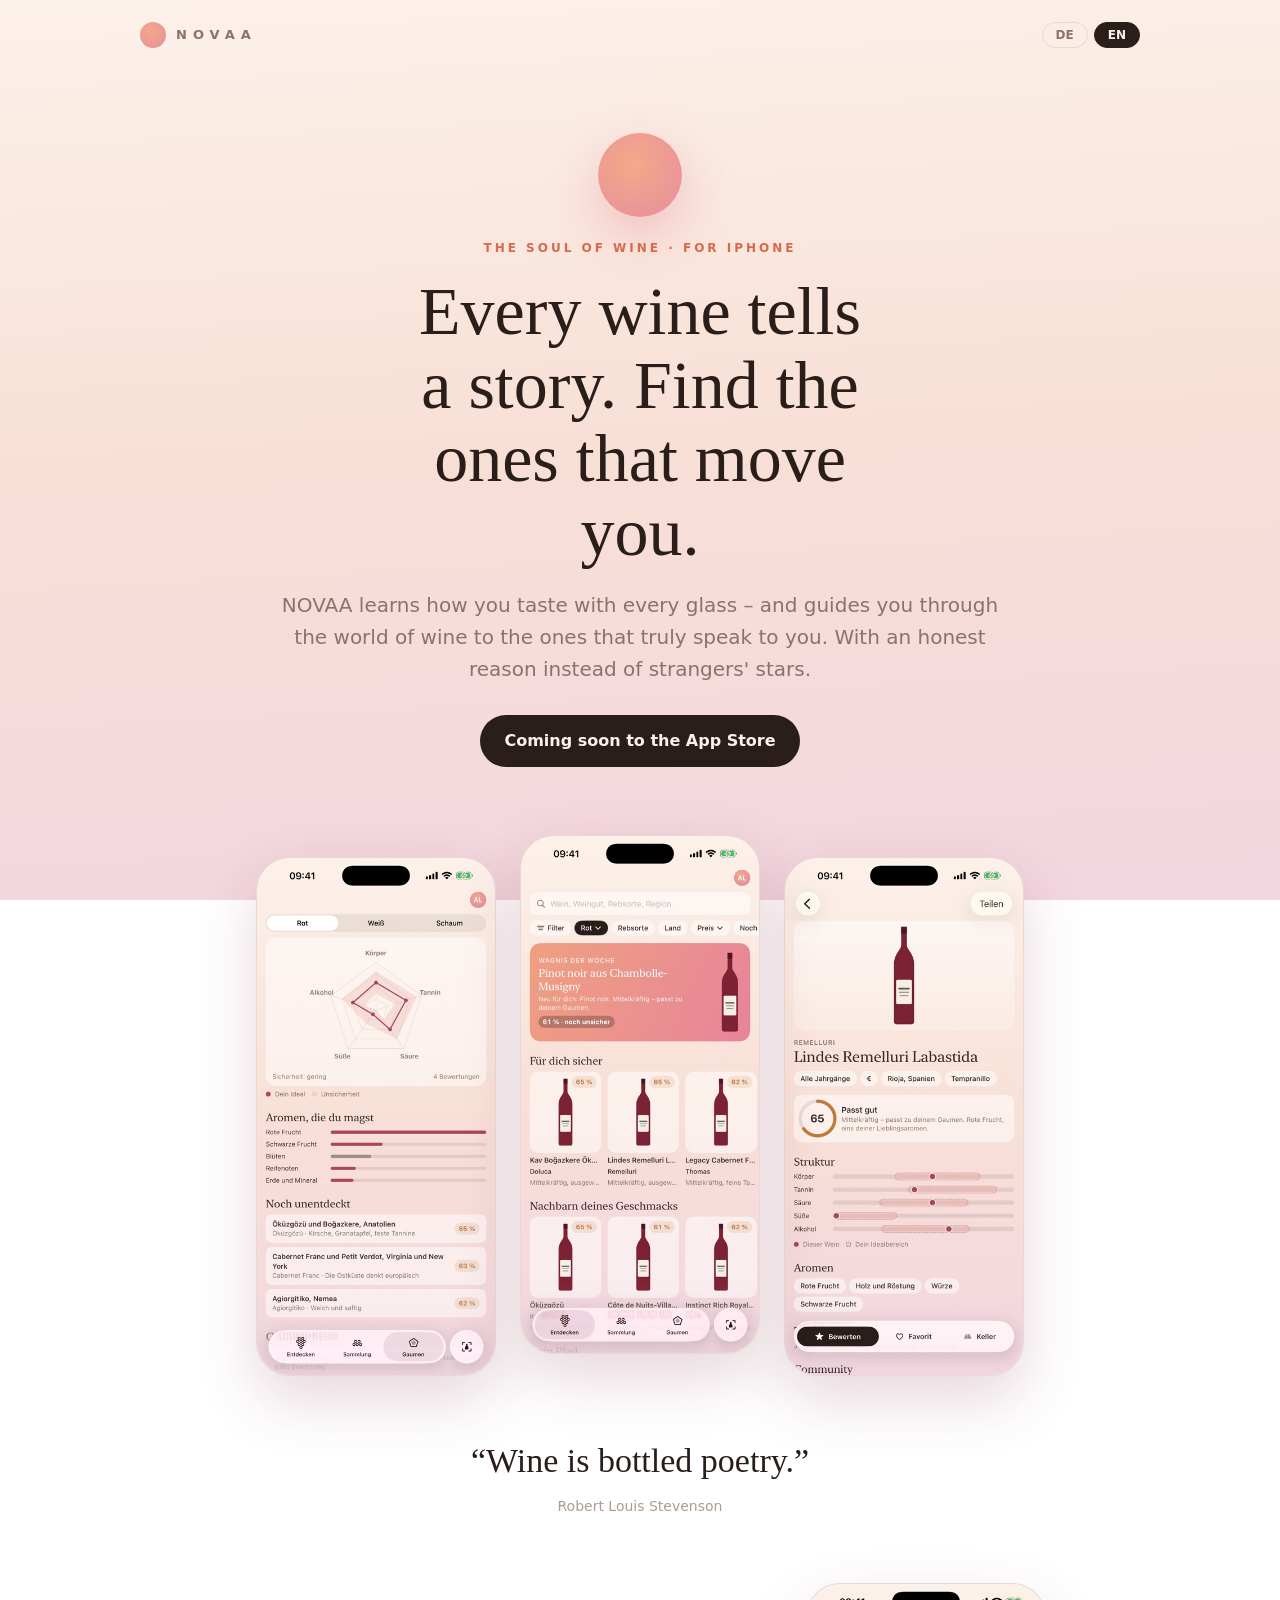
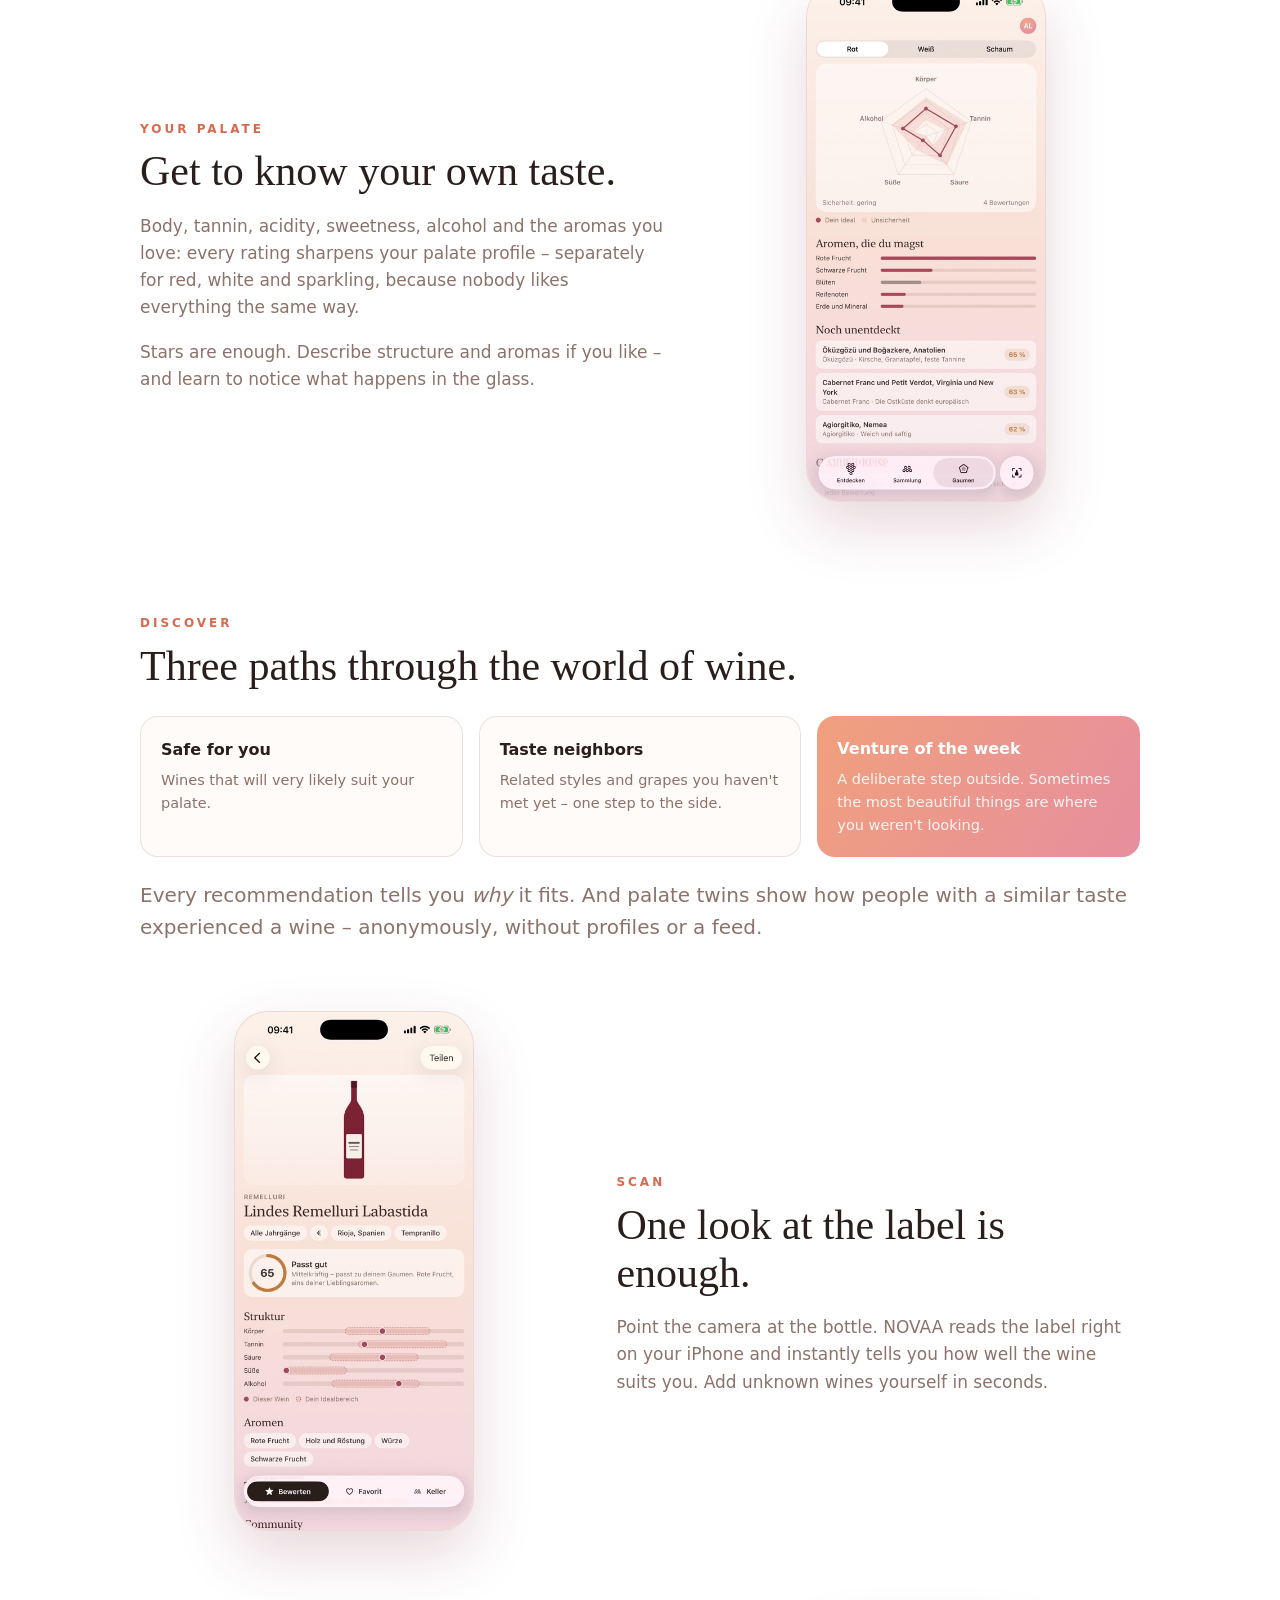
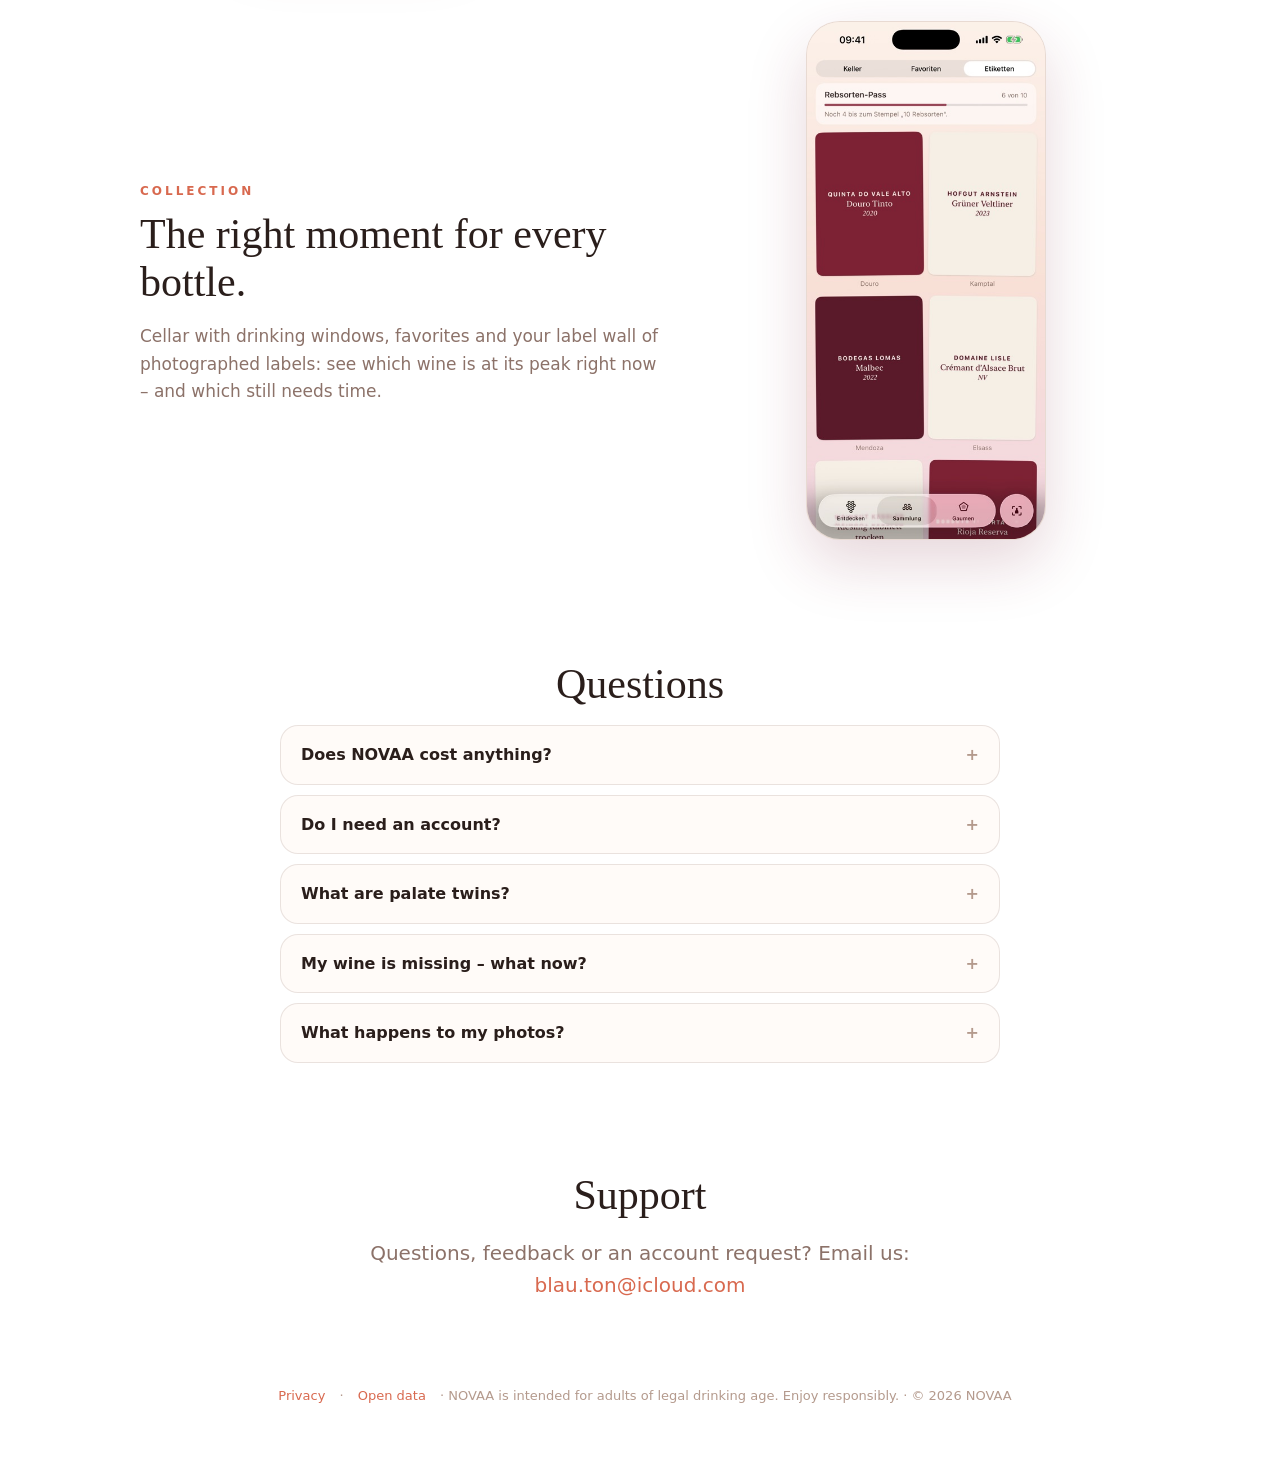
==== commit d72ea764: "Offene Daten: Open-Food-Facts-Weine mit Strichcodes unter ODbL zum Download" ====
--- a/index.html
+++ b/index.html
@@ -86,7 +86,7 @@
       <h2>Support</h2>
       <p class="lead">Fragen, Feedback oder ein Konto-Anliegen? Schreib uns:<br><a href="mailto:blau.ton@icloud.com">blau.ton@icloud.com</a></p>
     </section>
-    <footer><a href="privacy.html">Datenschutz</a>· NOVAA richtet sich an Erwachsene im gesetzlichen Mindestalter. Genieße verantwortungsvoll. · © 2026 NOVAA</footer>
+    <footer><a href="privacy.html">Datenschutz</a> · <a href="data.html">Offene Daten</a> · NOVAA richtet sich an Erwachsene im gesetzlichen Mindestalter. Genieße verantwortungsvoll. · © 2026 NOVAA</footer>
   </div>
 
   <!-- ───────── EN ───────── -->
@@ -144,7 +144,7 @@
         <h2>The right moment for every bottle.</h2>
         <p>Cellar with drinking windows, favorites and your label wall of photographed labels: see which wine is at its peak right now – and which still needs time.</p>
       </div>
-      <div class="phone" style="margin:0 auto"><img src="assets/4-sammlung.jpg" alt="Collection with cellar" loading="lazy"></div>
+      <div class="phone" style="margin:0 auto"><img src="assets/4-sammlung.jpg" alt="Label wall in the collection" loading="lazy"></div>
     </section>
 
     <section class="faq">
@@ -160,7 +160,7 @@
       <h2>Support</h2>
       <p class="lead">Questions, feedback or an account request? Email us:<br><a href="mailto:blau.ton@icloud.com">blau.ton@icloud.com</a></p>
     </section>
-    <footer><a href="privacy.html">Privacy</a>· NOVAA is intended for adults of legal drinking age. Enjoy responsibly. · © 2026 NOVAA</footer>
+    <footer><a href="privacy.html">Privacy</a> · <a href="data.html">Open data</a> · NOVAA is intended for adults of legal drinking age. Enjoy responsibly. · © 2026 NOVAA</footer>
   </div>
 </div>
 <script src="lang.js"></script>
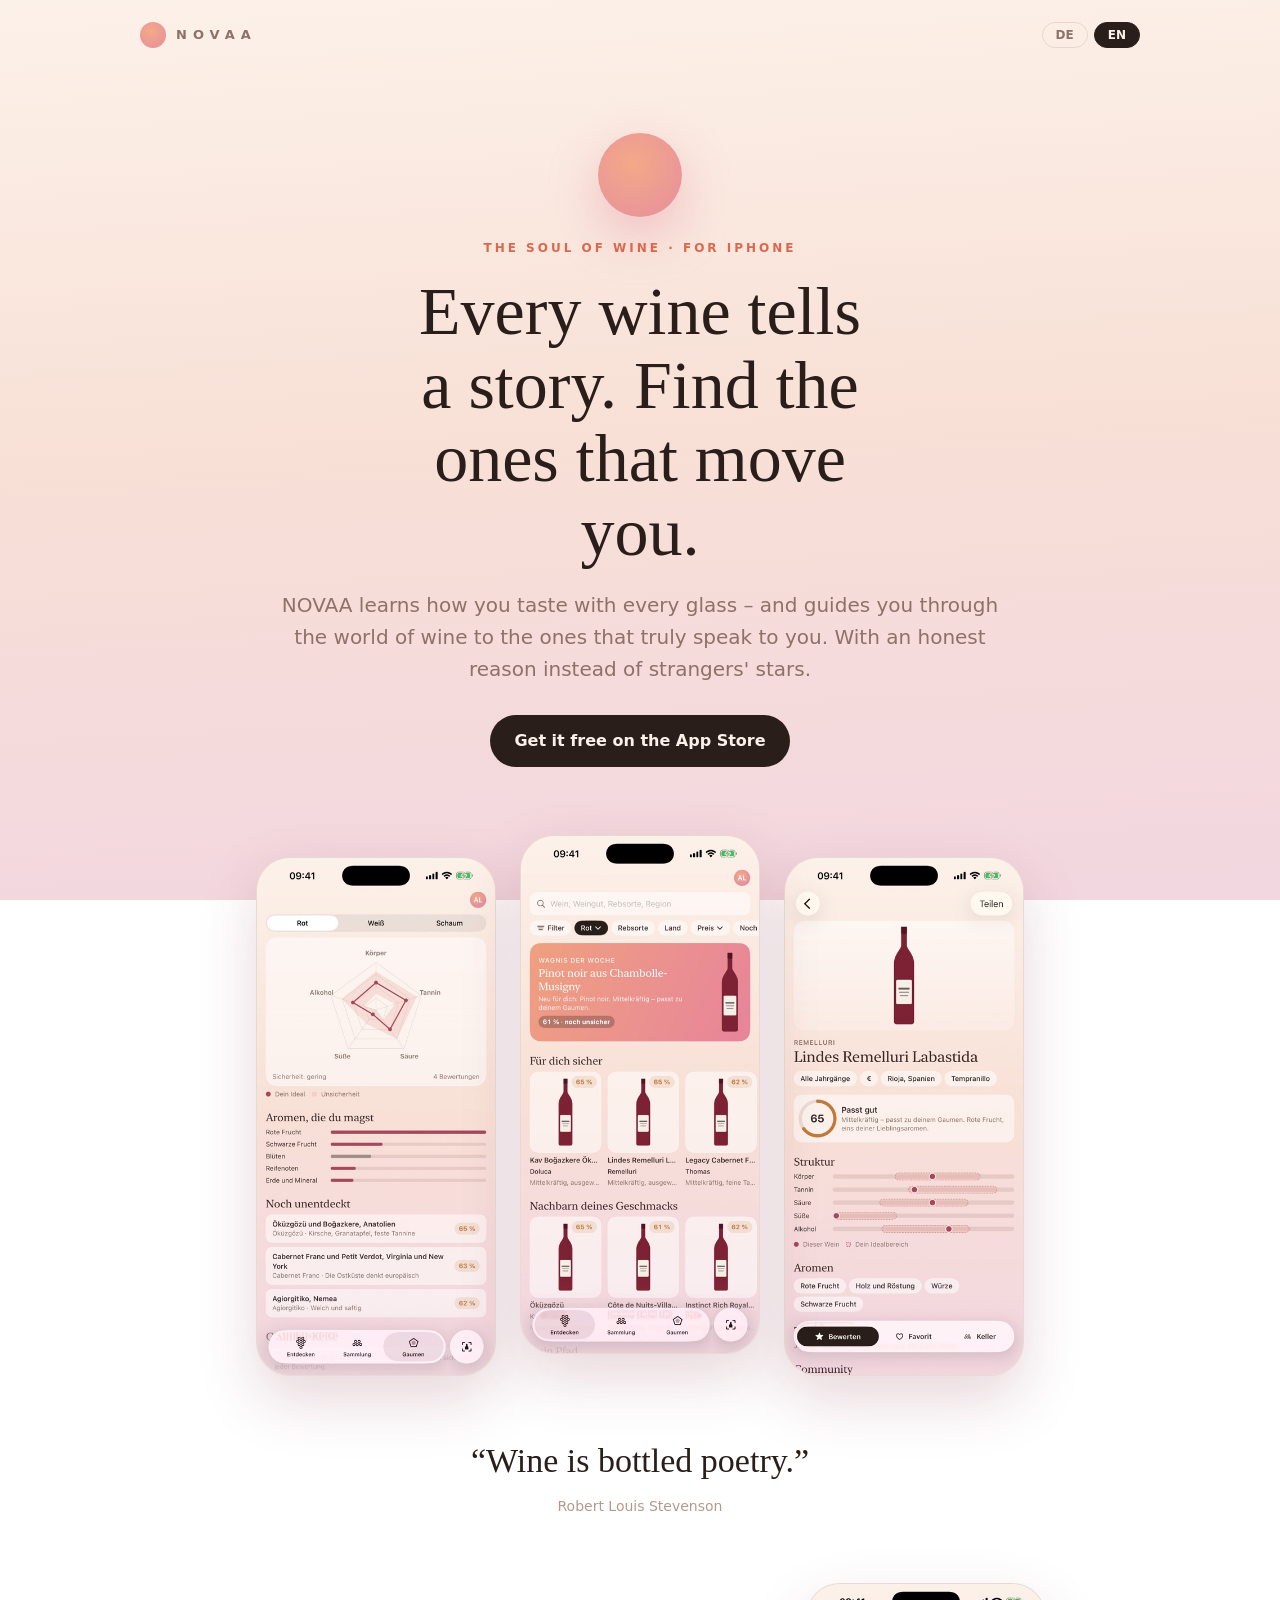
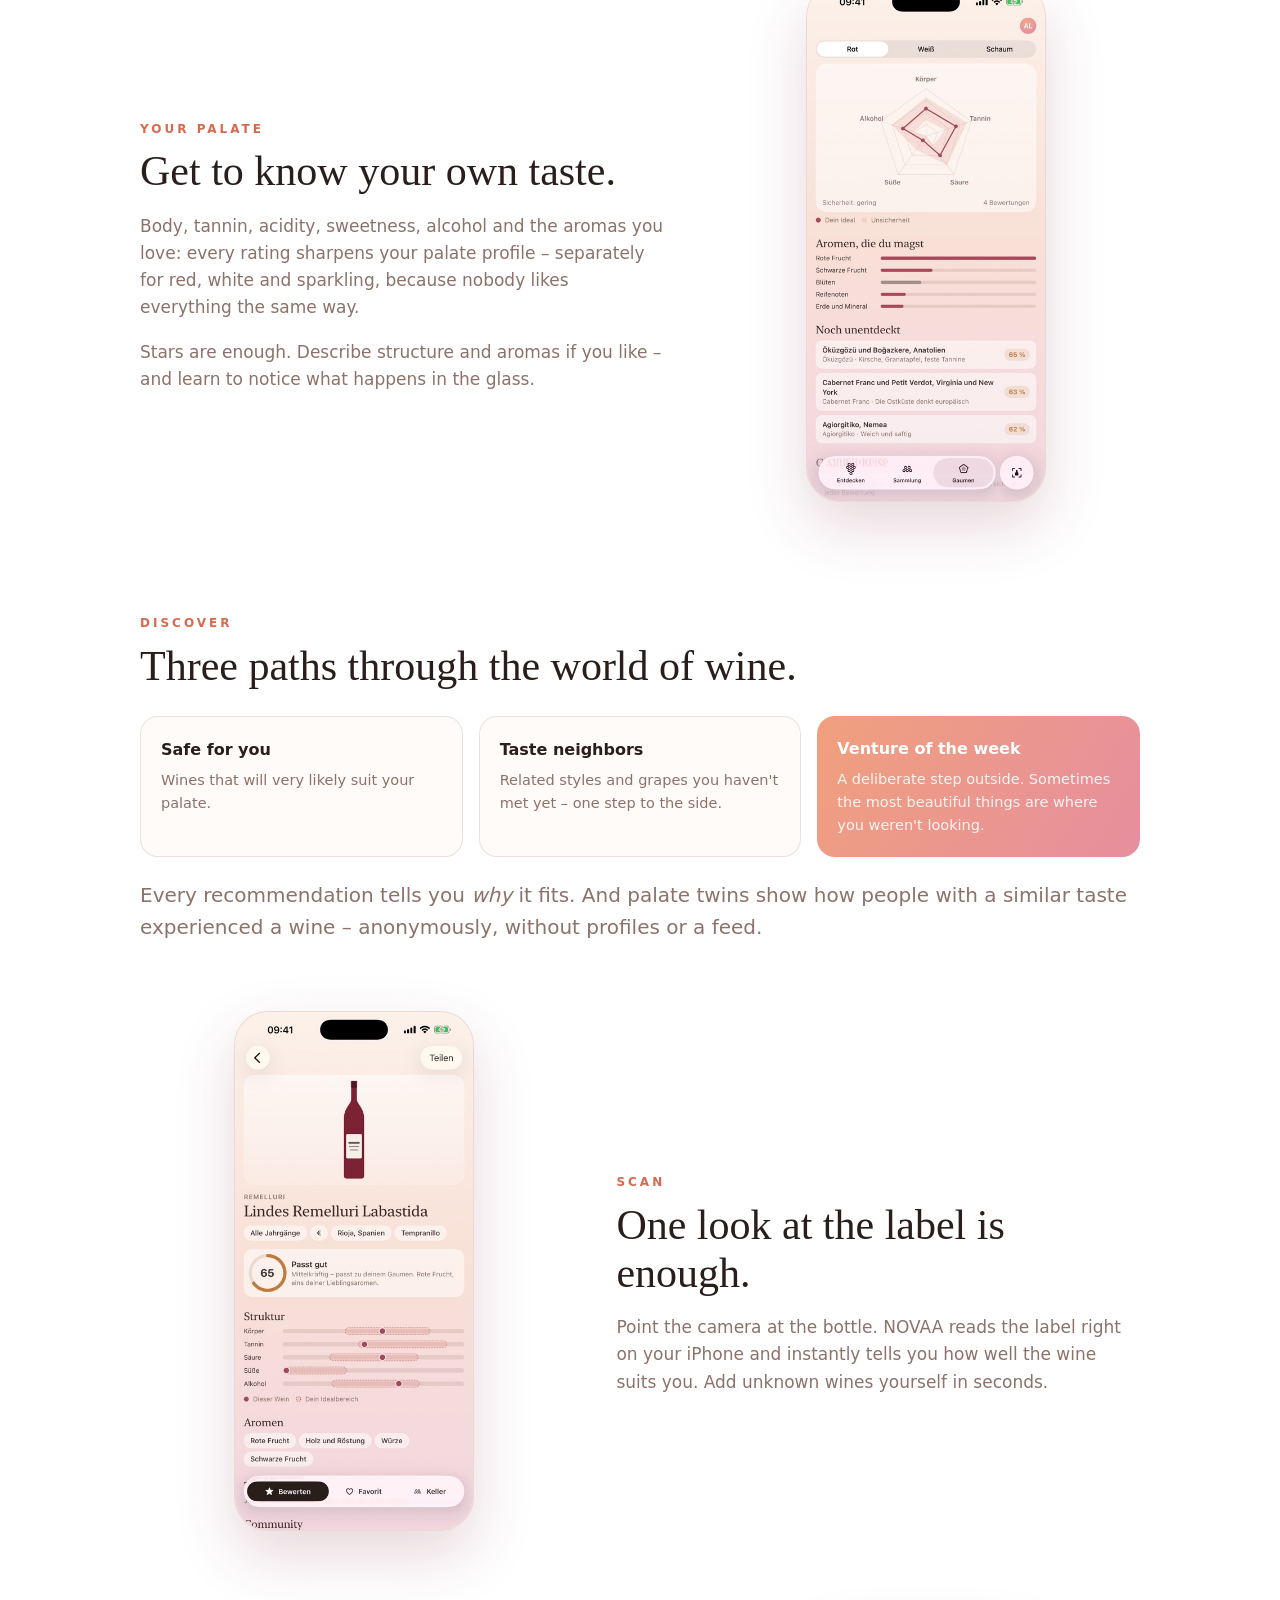
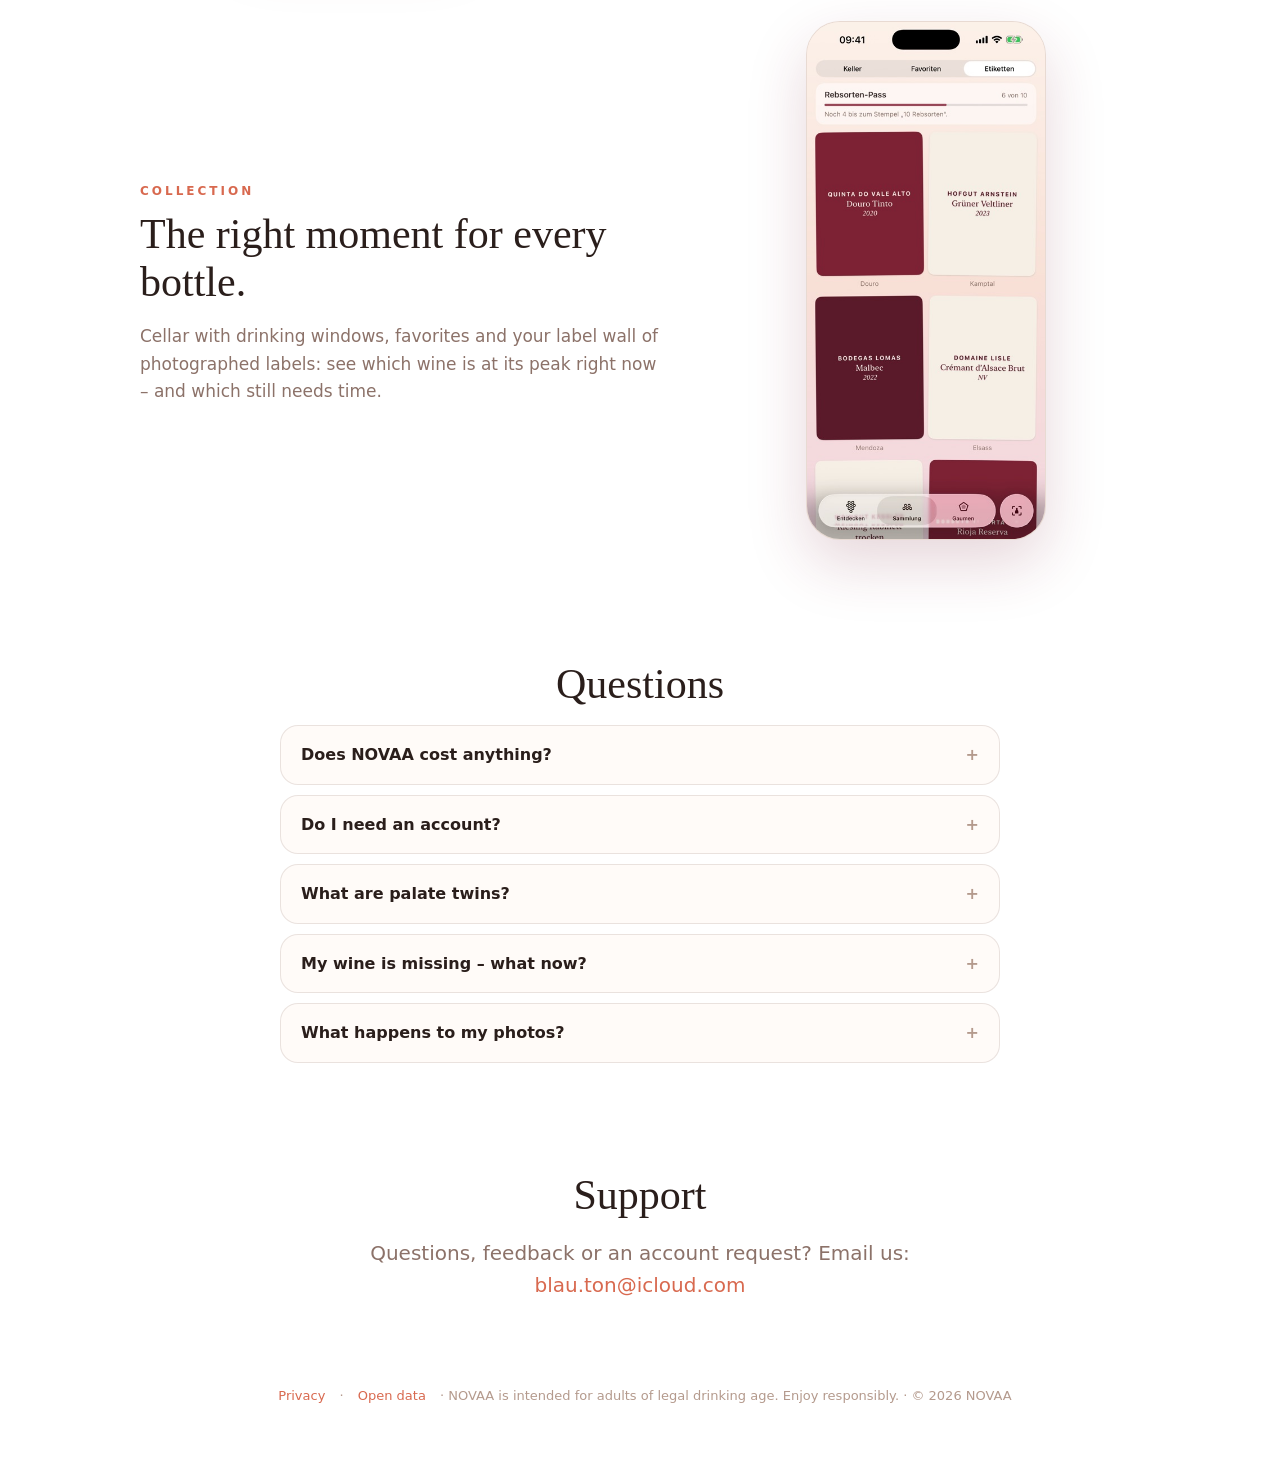
==== commit 4349c53c: "App Store: Download-Link statt „demnächst“, Smart App Banner, Vorschau-Tags" ====
--- a/index.html
+++ b/index.html
@@ -6,6 +6,11 @@
 <title>NOVAA – Die Seele des Weins</title>
 <meta name="description" content="NOVAA lernt, wie du schmeckst, und führt dich zu Weinen, die zu dir sprechen. Etikett scannen, bewerten, entdecken.">
 <meta name="theme-color" content="#fcf1e9">
+<meta name="apple-itunes-app" content="app-id=6790448507">
+<meta property="og:title" content="NOVAA – Wein-Scanner & Gaumen">
+<meta property="og:description" content="Etikett scannen und sofort wissen, ob der Wein zu dir passt. Kostenlos, ohne Werbung, ohne Abo.">
+<meta property="og:image" content="https://blau-ton.github.io/novaa/assets/3-gaumen.jpg">
+<meta property="og:url" content="https://blau-ton.github.io/novaa/">
 <link rel="stylesheet" href="styles.css">
 </head>
 <body>
@@ -22,7 +27,7 @@
       <div class="eyebrow">Die Seele des Weins · für iPhone</div>
       <h1>Jeder Wein erzählt etwas. Finde heraus, was dich berührt.</h1>
       <p class="lead">NOVAA lernt mit jedem Glas, wie du schmeckst – und führt dich durch die Welt der Weine zu denen, die wirklich zu dir sprechen. Mit einer ehrlichen Begründung statt Sternen von Fremden.</p>
-      <span class="store">Demnächst im App Store</span>
+      <a class="store" href="https://apps.apple.com/de/app/id6790448507">Kostenlos im App Store laden</a>
     </div>
     <div class="phones">
       <div class="phone"><img src="assets/3-gaumen.jpg" alt="Dein Gaumen-Profil" loading="lazy"></div>
@@ -96,7 +101,7 @@
       <div class="eyebrow">The Soul of Wine · for iPhone</div>
       <h1>Every wine tells a story. Find the ones that move you.</h1>
       <p class="lead">NOVAA learns how you taste with every glass – and guides you through the world of wine to the ones that truly speak to you. With an honest reason instead of strangers' stars.</p>
-      <span class="store">Coming soon to the App Store</span>
+      <a class="store" href="https://apps.apple.com/app/id6790448507">Get it free on the App Store</a>
     </div>
     <div class="phones">
       <div class="phone"><img src="assets/3-gaumen.jpg" alt="Your palate profile" loading="lazy"></div>
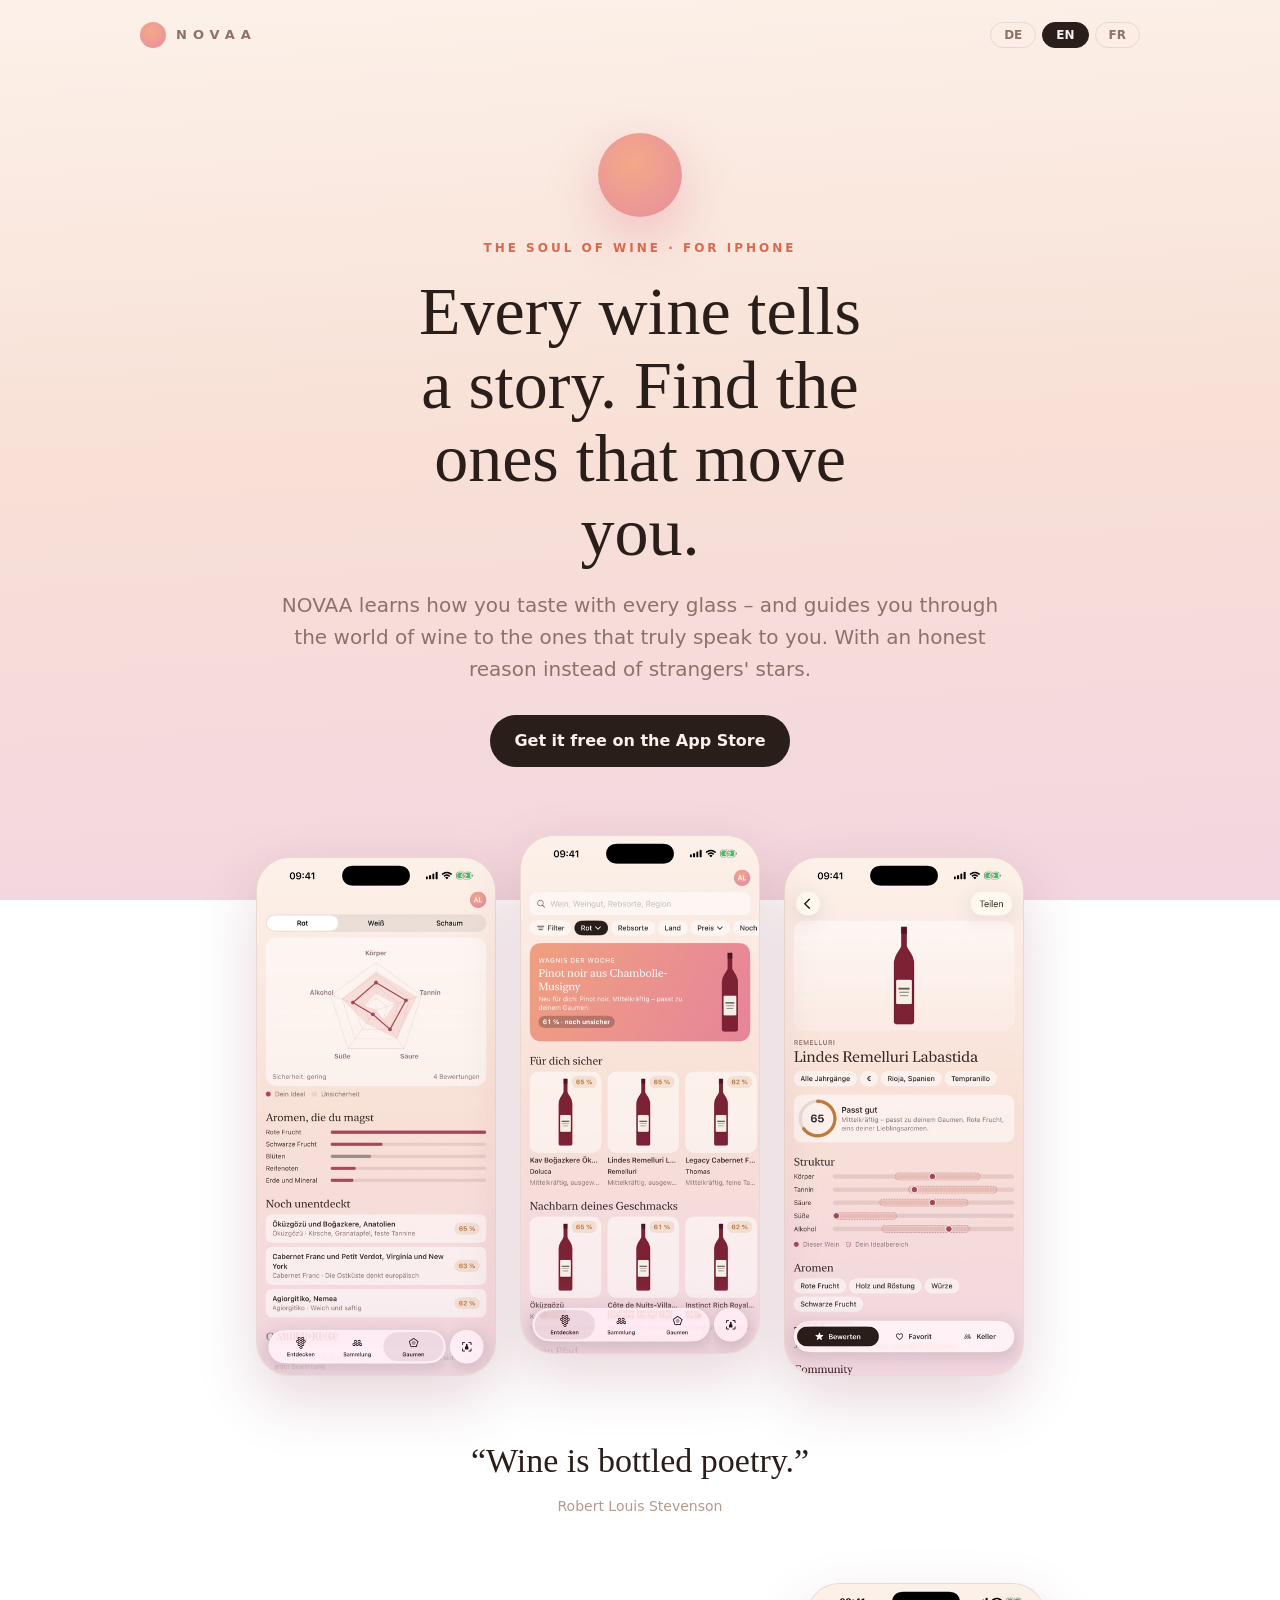
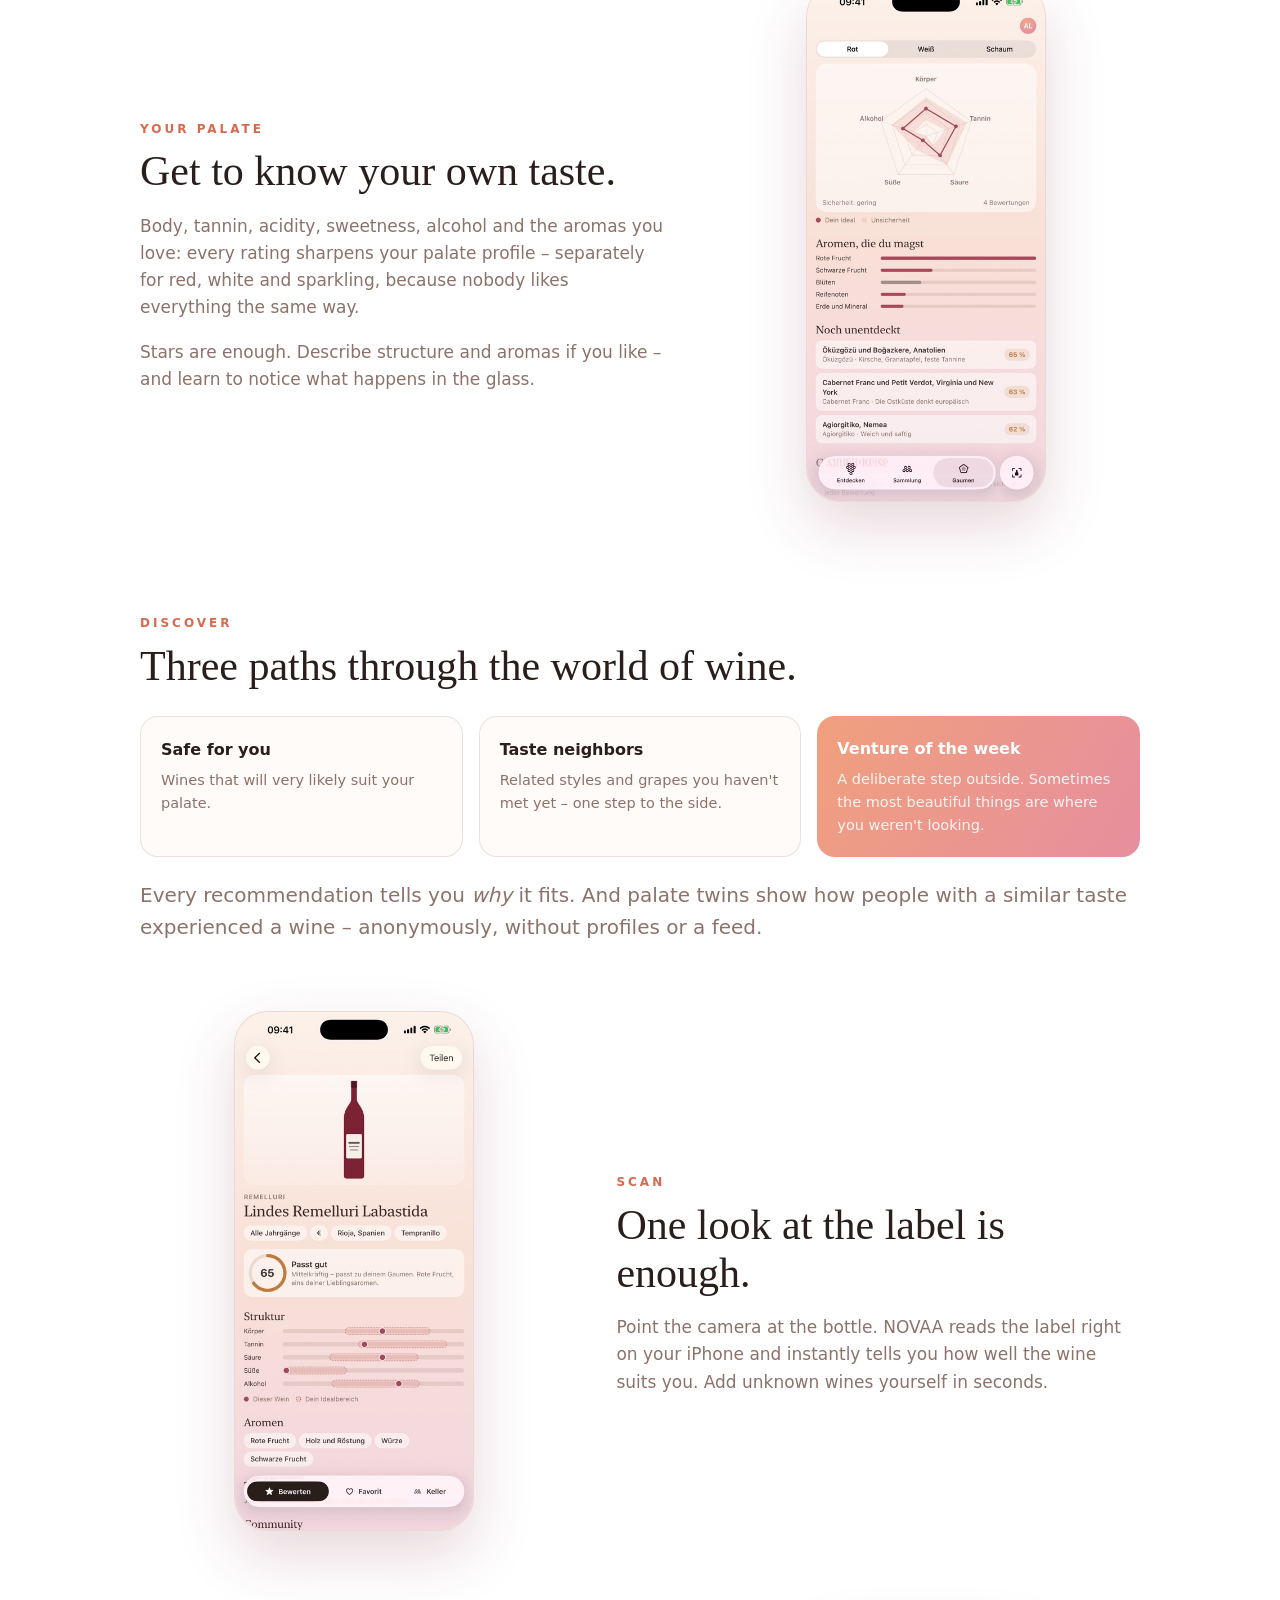
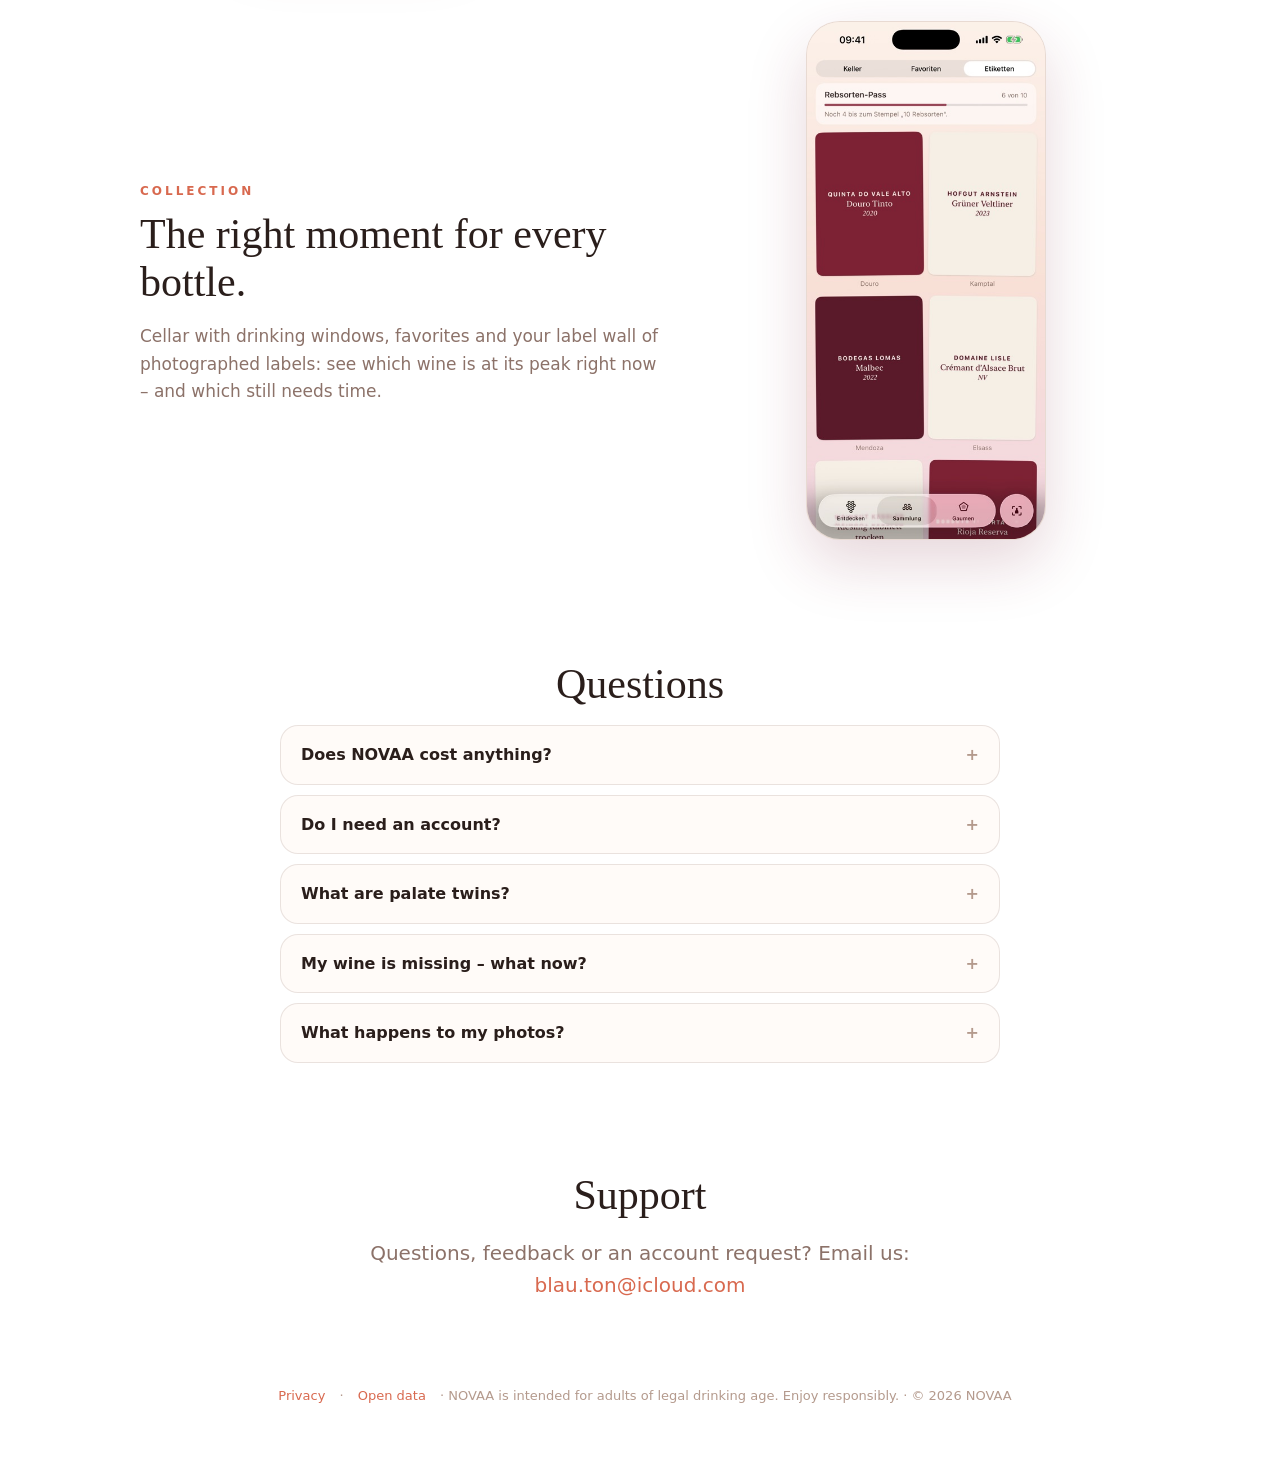
==== commit 13ef5810: "Französisch: Startseite, Datenschutz und offene Daten; Sprachwahl DE/EN/FR; Foto-Hinweis aktualisier" ====
--- a/index.html
+++ b/index.html
@@ -17,7 +17,7 @@
 <div class="wrap">
   <header class="top">
     <div class="brand"><span class="orb"></span>NOVAA</div>
-    <div class="lang"><button data-set="de">DE</button><button data-set="en">EN</button></div>
+    <div class="lang"><button data-set="de">DE</button><button data-set="en">EN</button><button data-set="fr">FR</button></div>
   </header>
 
   <!-- ───────── DE ───────── -->
@@ -84,7 +84,7 @@
       <details><summary>Brauche ich ein Konto?</summary><p>Nein. NOVAA funktioniert vollständig ohne Konto. Mit „Mit Apple anmelden“ synchronisierst du deine Sammlung zwischen Geräten.</p></details>
       <details><summary>Was sind Gaumen-Zwillinge?</summary><p>Menschen, deren Geschmacksprofil deinem ähnelt. Du siehst nur ihren gemeinsamen Durchschnitt – und erst, wenn mindestens fünf von ihnen einen Wein bewertet haben.</p></details>
       <details><summary>Mein Wein fehlt – was nun?</summary><p>Leg ihn direkt in der App an. Er ist sofort für dich nutzbar und erscheint für alle, sobald er geprüft ist.</p></details>
-      <details><summary>Was passiert mit meinen Fotos?</summary><p>Etiketten werden auf dem iPhone gelesen. Nur wenn du „Flaschenfotos teilen“ aktiviert lässt, wird die freigestellte Flasche – ohne Hintergrund, nie mit Personen – nach Prüfung als Produktbild genutzt.</p></details>
+      <details><summary>Was passiert mit meinen Fotos?</summary><p>Etiketten werden auf dem iPhone gelesen. Nur wenn du „Etikettenfotos teilen“ aktiviert lässt, kann das Etikettenfoto – nie mit Personen, nie die Rückseite – nach Prüfung und ohne deinen Namen als Bild des Weins genutzt werden.</p></details>
     </section>
 
     <section class="support">
@@ -158,7 +158,7 @@
       <details><summary>Do I need an account?</summary><p>No. NOVAA works fully without an account. Sign in with Apple to sync your collection across devices.</p></details>
       <details><summary>What are palate twins?</summary><p>People whose taste profile resembles yours. You only see their combined average – and only once at least five of them have rated a wine.</p></details>
       <details><summary>My wine is missing – what now?</summary><p>Add it right in the app. You can use it immediately; it appears for everyone once reviewed.</p></details>
-      <details><summary>What happens to my photos?</summary><p>Labels are read on your iPhone. Only if you keep “Share bottle photos” on, the cut-out bottle – without background, never with people – may be used as a product image after review.</p></details>
+      <details><summary>What happens to my photos?</summary><p>Labels are read on your iPhone. Only if you keep “Share label photos” on, the label photo – never with people, never the back label – may be used as the wine’s picture after review, without your name.</p></details>
     </section>
 
     <section class="support">
@@ -166,6 +166,80 @@
       <p class="lead">Questions, feedback or an account request? Email us:<br><a href="mailto:blau.ton@icloud.com">blau.ton@icloud.com</a></p>
     </section>
     <footer><a href="privacy.html">Privacy</a> · <a href="data.html">Open data</a> · NOVAA is intended for adults of legal drinking age. Enjoy responsibly. · © 2026 NOVAA</footer>
+  </div>
+
+  <!-- ───────── FR ───────── -->
+  <div data-lang="fr">
+    <div class="hero">
+      <div class="orb big"></div>
+      <div class="eyebrow">L’âme du vin · pour iPhone</div>
+      <h1>Chaque vin raconte une histoire. Trouve ceux qui te touchent.</h1>
+      <p class="lead">NOVAA apprend à chaque verre comment tu goûtes – et te guide dans le monde du vin vers ceux qui te parlent vraiment. Avec une explication honnête plutôt que les étoiles d’inconnus.</p>
+      <a class="store" href="https://apps.apple.com/fr/app/id6790448507">Télécharger gratuitement dans l’App Store</a>
+    </div>
+    <div class="phones">
+      <div class="phone"><img src="assets/3-gaumen.jpg" alt="Ton profil de palais" loading="lazy"></div>
+      <div class="phone"><img src="assets/1-entdecken.jpg" alt="Découvrir" loading="lazy"></div>
+      <div class="phone"><img src="assets/2-wein.jpg" alt="Page d’un vin avec son affinité" loading="lazy"></div>
+    </div>
+
+    <section>
+      <p class="quote">« Le vin est de la poésie en bouteille. »<small>Robert Louis Stevenson</small></p>
+    </section>
+
+    <section class="split">
+      <div class="text">
+        <div class="eyebrow">Ton palais</div>
+        <h2>Apprends à connaître tes propres goûts.</h2>
+        <p>Corps, tanins, acidité, sucrosité, alcool et les arômes que tu aimes : chaque note affine ton profil de palais – séparément pour le rouge, le blanc et les bulles, car personne n’aime tout de la même façon.</p>
+        <p>Les étoiles suffisent. Si tu veux, décris la structure et les arômes – et apprends à remarquer ce qui se passe dans le verre.</p>
+      </div>
+      <div class="phone" style="margin:0 auto"><img src="assets/3-gaumen.jpg" alt="Profil de palais" loading="lazy"></div>
+    </section>
+
+    <section>
+      <div class="eyebrow">Découvrir</div>
+      <h2>Trois chemins à travers le monde du vin.</h2>
+      <div class="cards">
+        <div class="card"><h3>Valeur sûre pour toi</h3><p>Des vins qui correspondront très probablement à ton palais.</p></div>
+        <div class="card"><h3>Voisins de goût</h3><p>Des styles et des cépages proches que tu ne connais pas encore – un pas de côté.</p></div>
+        <div class="card coral"><h3>Pari de la semaine</h3><p>Un pas volontaire au-delà. Parfois, le plus beau se trouve là où l’on ne cherche pas.</p></div>
+      </div>
+      <p class="lead" style="margin-top:22px;text-align:left;max-width:none">Chaque recommandation te dit <em>pourquoi</em> elle te correspond. Et les jumeaux de palais montrent comment des personnes aux goûts semblables ont vécu un vin – anonymement, sans profils ni fil d’actualité.</p>
+    </section>
+
+    <section class="split rev">
+      <div class="text">
+        <div class="eyebrow">Scanner</div>
+        <h2>Un regard sur l’étiquette suffit.</h2>
+        <p>Vise la bouteille avec l’appareil photo. NOVAA lit l’étiquette directement sur ton iPhone et t’indique aussitôt à quel point le vin te correspond. En cas de doute, il te demande : « Est-ce ce vin ? » Les vins inconnus, tu les ajoutes toi-même en quelques secondes.</p>
+      </div>
+      <div class="phone" style="margin:0 auto"><img src="assets/2-wein.jpg" alt="Page d’un vin" loading="lazy"></div>
+    </section>
+
+    <section class="split">
+      <div class="text">
+        <div class="eyebrow">Collection</div>
+        <h2>Le bon moment pour chaque bouteille.</h2>
+        <p>Cave avec fenêtres de dégustation, favoris et ton mur d’étiquettes photographiées : tu vois quel vin est à son apogée – et lequel a encore besoin de temps.</p>
+      </div>
+      <div class="phone" style="margin:0 auto"><img src="assets/4-sammlung.jpg" alt="Mur d’étiquettes dans la collection" loading="lazy"></div>
+    </section>
+
+    <section class="faq">
+      <h2 style="text-align:center">Questions</h2>
+      <details><summary>NOVAA est-elle payante ?</summary><p>Non. Pas d’abonnement, pas de publicité, pas de version premium.</p></details>
+      <details><summary>Ai-je besoin d’un compte ?</summary><p>Non. NOVAA fonctionne entièrement sans compte. Avec « Se connecter avec Apple », tu synchronises ta collection entre tes appareils.</p></details>
+      <details><summary>Que sont les jumeaux de palais ?</summary><p>Des personnes dont le profil de goût ressemble au tien. Tu ne vois que leur moyenne commune – et seulement quand au moins cinq d’entre elles ont noté un vin.</p></details>
+      <details><summary>Mon vin manque – que faire ?</summary><p>Ajoute-le directement dans l’app. Tu peux l’utiliser tout de suite ; il apparaît pour tout le monde une fois vérifié.</p></details>
+      <details><summary>Que deviennent mes photos ?</summary><p>Les étiquettes sont lues sur ton iPhone. Seulement si tu laisses « Partager les photos d’étiquettes » activé, la photo de l’étiquette – jamais avec des personnes, jamais la contre-étiquette – peut servir d’image du vin après vérification, sans ton nom.</p></details>
+    </section>
+
+    <section class="support">
+      <h2>Assistance</h2>
+      <p class="lead">Une question, un avis ou une demande concernant ton compte ? Écris-nous :<br><a href="mailto:blau.ton@icloud.com">blau.ton@icloud.com</a></p>
+    </section>
+    <footer><a href="privacy.html">Confidentialité</a> · <a href="data.html">Données ouvertes</a> · NOVAA est destinée aux adultes ayant l’âge légal. À consommer avec modération. · © 2026 NOVAA</footer>
   </div>
 </div>
 <script src="lang.js"></script>
